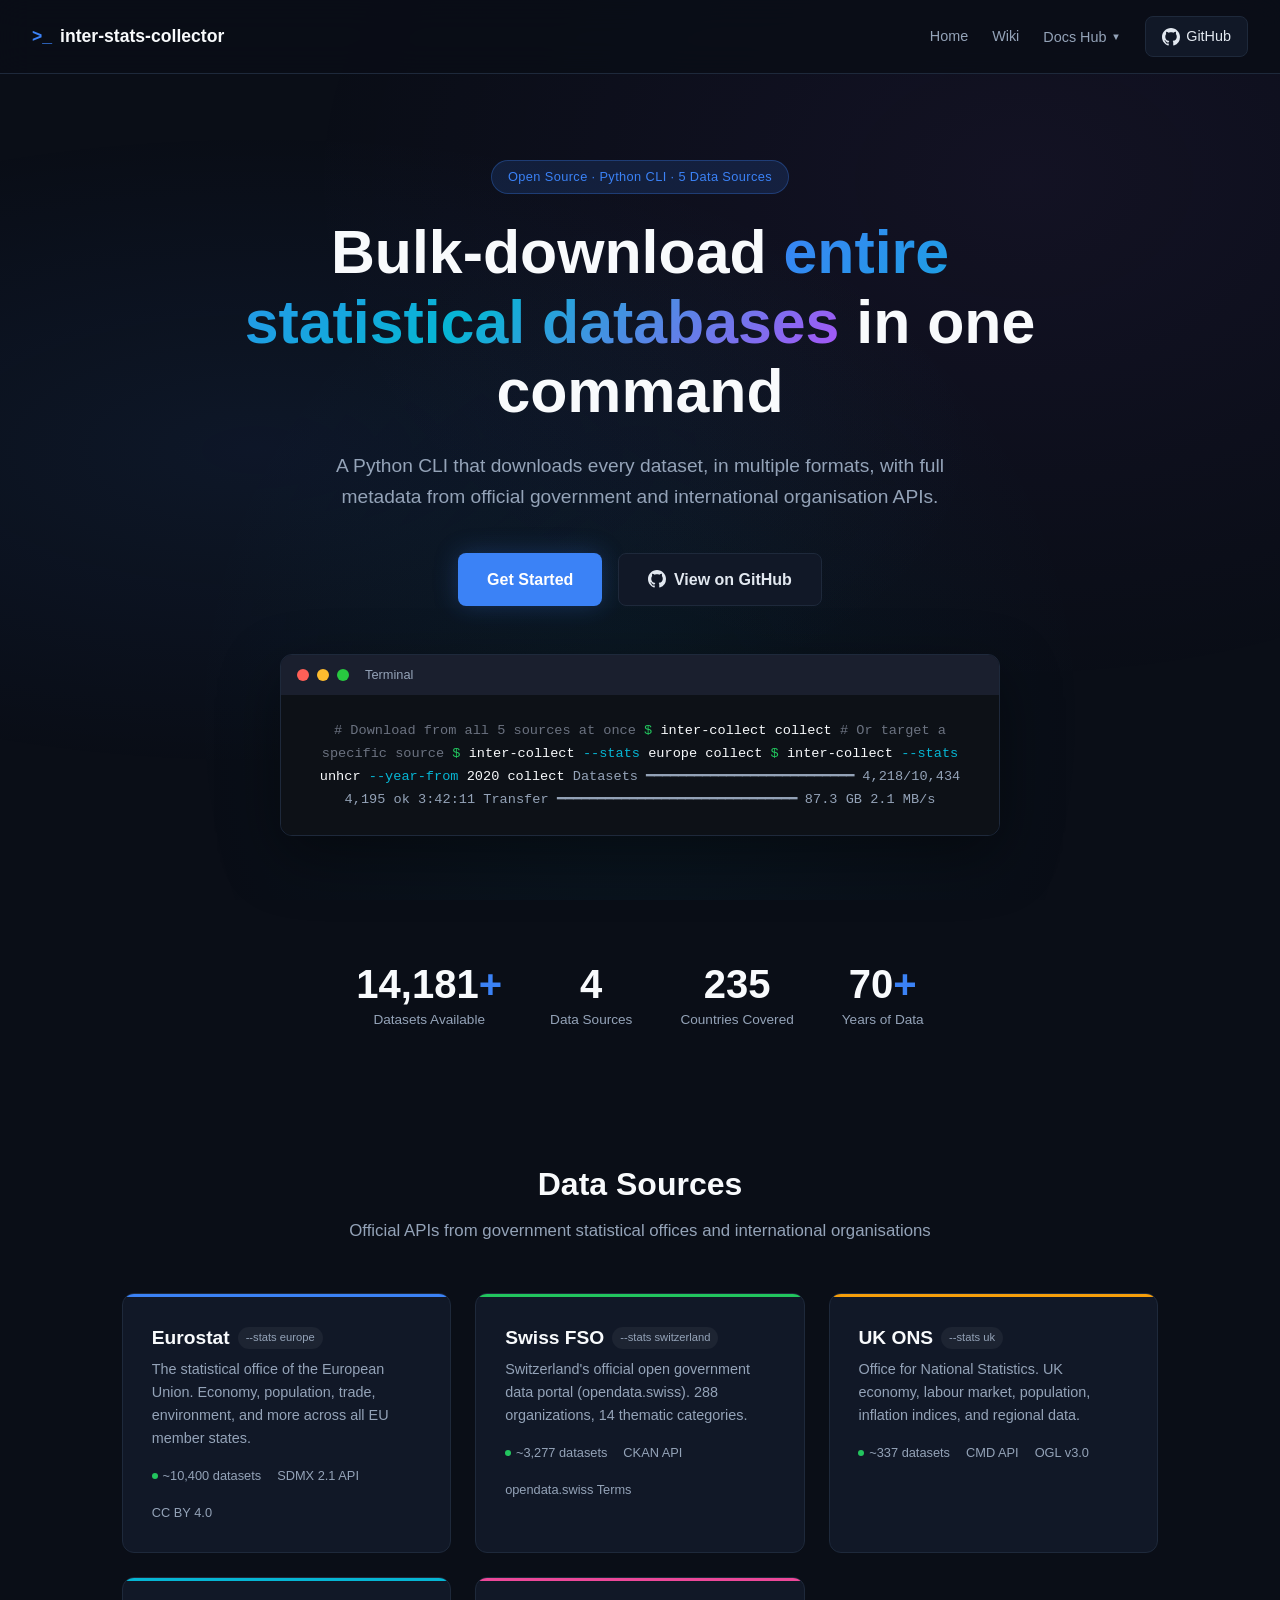
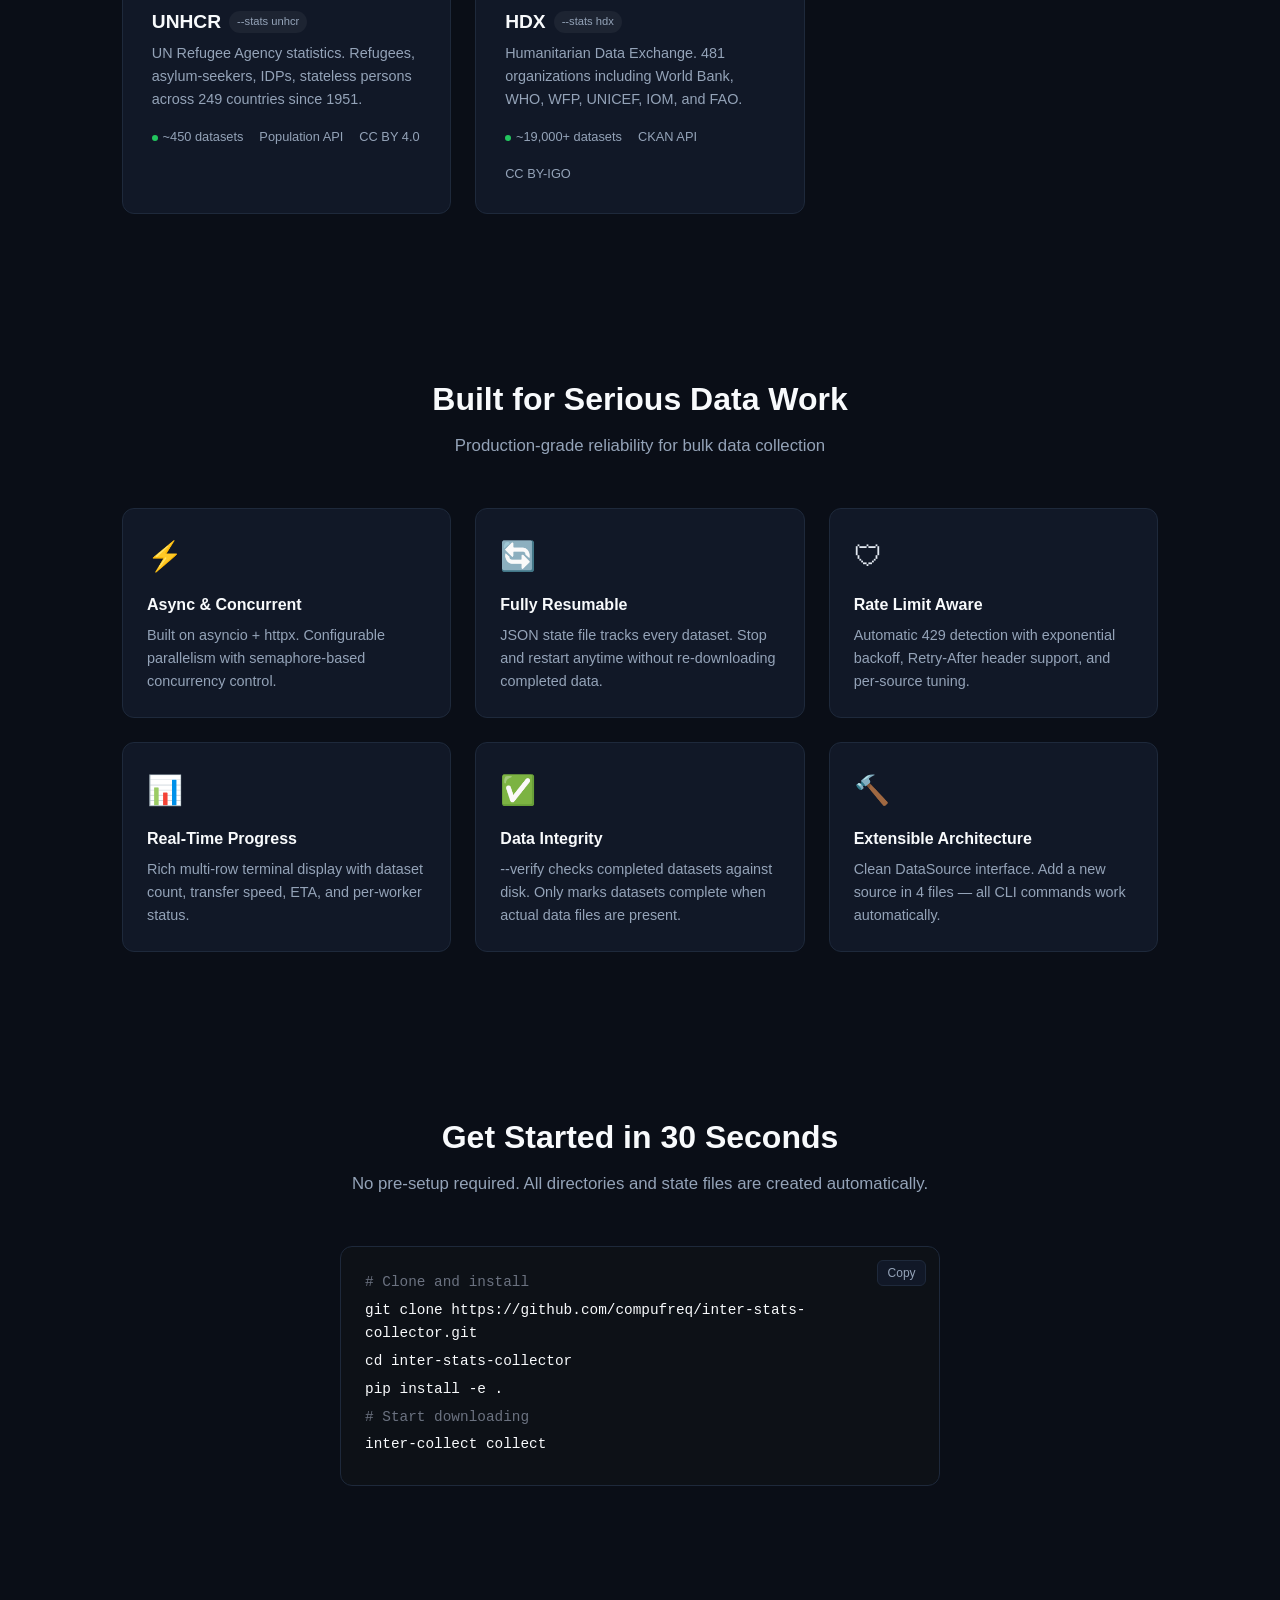
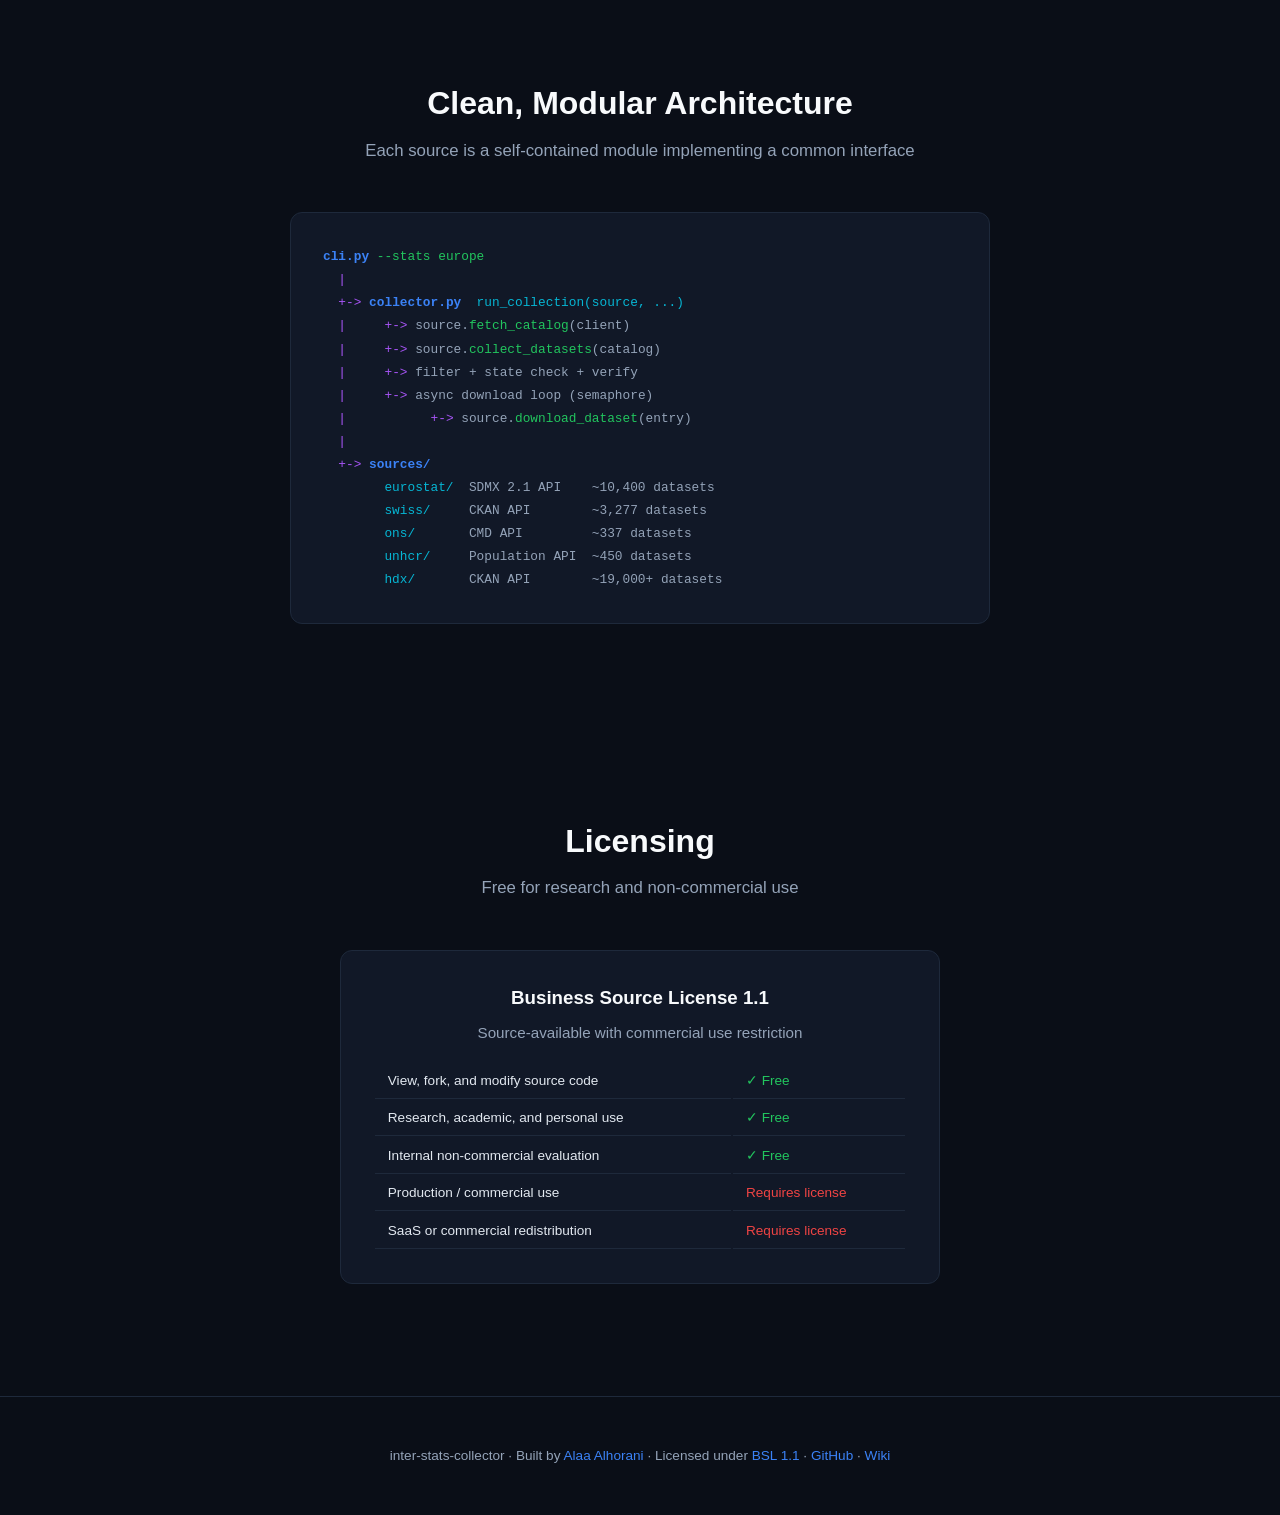
==== docs/index.html @ 1a5cfb10 "Unify footer across all pages: inter-stats-collector · Built by · BSL 1.1 · GitHub · Wiki Co-Authore" ====
<!DOCTYPE html>
<html lang="en">
<head>
  <meta charset="UTF-8">
  <meta name="viewport" content="width=device-width, initial-scale=1.0">
  <title>Inter Stats Collector — Bulk Download Statistical & Humanitarian Datasets</title>
  <meta name="description" content="Open-source Python CLI tool to bulk-download entire statistical databases from Eurostat, UK ONS, Swiss FSO, UNHCR, and HDX. 15,000+ datasets, async downloads, resumable state.">
  <meta name="keywords" content="statistics, data collector, Eurostat, ONS, Swiss FSO, UNHCR, HDX, open data, bulk download, Python CLI, SDMX, CKAN, refugee data, humanitarian data">
  <meta name="author" content="Alaa Alhorani">
  <meta name="robots" content="index, follow">
  <link rel="canonical" href="https://compufreq.github.io/inter-stats-collector/">

  <!-- Open Graph -->
  <meta property="og:type" content="website">
  <meta property="og:title" content="Inter Stats Collector — Bulk Statistical Data Downloader">
  <meta property="og:description" content="Python CLI to bulk-download 15,000+ datasets from Eurostat, UK ONS, Swiss FSO, UNHCR, and HDX. Async, resumable, with full metadata.">
  <meta property="og:url" content="https://compufreq.github.io/inter-stats-collector/">
  <meta property="og:site_name" content="Inter Stats Collector">

  <!-- Twitter Card -->
  <meta name="twitter:card" content="summary_large_image">
  <meta name="twitter:title" content="Inter Stats Collector — Bulk Statistical Data Downloader">
  <meta name="twitter:description" content="Python CLI to bulk-download 15,000+ datasets from 5 official sources. Async, resumable, with full metadata.">

  <!-- JSON-LD Structured Data -->
  <script type="application/ld+json">
  {
    "@context": "https://schema.org",
    "@type": "SoftwareApplication",
    "name": "Inter Stats Collector",
    "description": "A Python CLI tool that bulk-downloads entire statistical and humanitarian databases from official public sources.",
    "applicationCategory": "DeveloperApplication",
    "operatingSystem": "Windows, macOS, Linux",
    "programmingLanguage": "Python",
    "author": {
      "@type": "Person",
      "name": "Alaa Alhorani"
    },
    "license": "https://github.com/compufreq/inter-stats-collector/blob/main/LICENSE",
    "codeRepository": "https://github.com/compufreq/inter-stats-collector",
    "offers": {
      "@type": "Offer",
      "price": "0",
      "priceCurrency": "USD",
      "description": "Free for non-commercial use"
    }
  }
  </script>

  <style>
    :root {
      --bg: #0a0e17;
      --bg-card: #111827;
      --bg-card-hover: #1a2332;
      --border: #1e293b;
      --text: #e2e8f0;
      --text-dim: #94a3b8;
      --text-bright: #f8fafc;
      --accent: #3b82f6;
      --accent-glow: rgba(59, 130, 246, 0.15);
      --green: #22c55e;
      --amber: #f59e0b;
      --purple: #a855f7;
      --cyan: #06b6d4;
      --red: #ef4444;
      --pink: #ec4899;
      --radius: 12px;
      --radius-sm: 8px;
    }

    * { margin: 0; padding: 0; box-sizing: border-box; }

    html { scroll-behavior: smooth; }

    body {
      font-family: -apple-system, BlinkMacSystemFont, 'Segoe UI', Roboto, 'Helvetica Neue', Arial, sans-serif;
      background: var(--bg);
      color: var(--text);
      line-height: 1.6;
      overflow-x: hidden;
    }

    /* Animated gradient background */
    .bg-gradient {
      position: fixed;
      top: 0; left: 0; right: 0; bottom: 0;
      z-index: -1;
      background:
        radial-gradient(ellipse at 20% 50%, rgba(59, 130, 246, 0.08) 0%, transparent 50%),
        radial-gradient(ellipse at 80% 20%, rgba(168, 85, 247, 0.06) 0%, transparent 50%),
        radial-gradient(ellipse at 50% 80%, rgba(6, 182, 212, 0.05) 0%, transparent 50%);
    }

    /* Navigation */
    nav {
      position: fixed;
      top: 0; left: 0; right: 0;
      z-index: 100;
      padding: 1rem 2rem;
      background: rgba(10, 14, 23, 0.85);
      backdrop-filter: blur(16px);
      border-bottom: 1px solid var(--border);
      display: flex;
      align-items: center;
      justify-content: space-between;
    }
    nav .logo {
      font-weight: 700;
      font-size: 1.1rem;
      color: var(--text-bright);
      text-decoration: none;
      display: flex;
      align-items: center;
      gap: 0.5rem;
    }
    nav .logo span { color: var(--accent); }
    nav .links { display: flex; gap: 1.5rem; align-items: center; }
    nav .links a {
      color: var(--text-dim);
      text-decoration: none;
      font-size: 0.9rem;
      transition: color 0.2s;
    }
    nav .links a:hover { color: var(--text-bright); }
    .gh-btn {
      display: inline-flex;
      align-items: center;
      gap: 0.4rem;
      padding: 0.5rem 1rem;
      background: var(--bg-card);
      border: 1px solid var(--border);
      border-radius: var(--radius-sm);
      color: var(--text) !important;
      font-size: 0.85rem;
      transition: all 0.2s;
    }
    .gh-btn:hover { background: var(--bg-card-hover); border-color: var(--accent); }
    .gh-btn svg { width: 18px; height: 18px; fill: currentColor; }

    /* Dropdown */
    .dropdown { position: relative; }
    .dropdown-toggle { cursor: pointer; color: var(--text-dim); font-size: 0.9rem; text-decoration: none; background: none; border: none; font-family: inherit; display: flex; align-items: center; gap: 0.3rem; padding: 0; transition: color 0.2s; }
    .dropdown-toggle:hover { color: var(--text-bright); }
    .dropdown-toggle .caret { font-size: 0.6rem; transition: transform 0.2s; }
    .dropdown-menu { display: none; position: absolute; top: 100%; left: 50%; transform: translateX(-50%); background: var(--bg-card); border: 1px solid var(--border); border-radius: var(--radius-sm); padding: 0.6rem 0 0.4rem; min-width: 200px; box-shadow: 0 8px 32px rgba(0,0,0,0.4); z-index: 200; }
    .dropdown-menu::before { content: ''; position: absolute; top: -1rem; left: 0; right: 0; height: 1rem; }
    .dropdown:hover .dropdown-menu { display: block; }
    .dropdown:hover .dropdown-toggle .caret { transform: rotate(180deg); }
    .dropdown-menu a { display: block; padding: 0.4rem 1rem; color: var(--text-dim); text-decoration: none; font-size: 0.85rem; transition: all 0.15s; white-space: nowrap; }
    .dropdown-menu a:hover { color: var(--text-bright); background: rgba(255,255,255,0.03); }
    .dropdown-menu .dd-sep { height: 1px; background: var(--border); margin: 0.3rem 0.8rem; }

    /* Hero */
    .hero {
      text-align: center;
      padding: 10rem 2rem 5rem;
      max-width: 900px;
      margin: 0 auto;
    }
    .hero .badge {
      display: inline-block;
      padding: 0.35rem 1rem;
      background: var(--accent-glow);
      border: 1px solid rgba(59, 130, 246, 0.3);
      border-radius: 100px;
      font-size: 0.8rem;
      color: var(--accent);
      margin-bottom: 1.5rem;
      letter-spacing: 0.03em;
    }
    .hero h1 {
      font-size: clamp(2.2rem, 5vw, 3.8rem);
      font-weight: 800;
      line-height: 1.15;
      color: var(--text-bright);
      margin-bottom: 1.5rem;
    }
    .hero h1 .gradient {
      background: linear-gradient(135deg, var(--accent), var(--cyan), var(--purple));
      -webkit-background-clip: text;
      -webkit-text-fill-color: transparent;
      background-clip: text;
    }
    .hero p {
      font-size: 1.2rem;
      color: var(--text-dim);
      max-width: 640px;
      margin: 0 auto 2.5rem;
    }
    .hero-actions {
      display: flex;
      gap: 1rem;
      justify-content: center;
      flex-wrap: wrap;
    }
    .btn {
      display: inline-flex;
      align-items: center;
      gap: 0.5rem;
      padding: 0.8rem 1.8rem;
      border-radius: var(--radius-sm);
      font-size: 1rem;
      font-weight: 600;
      text-decoration: none;
      transition: all 0.25s;
    }
    .btn-primary {
      background: var(--accent);
      color: #fff;
      box-shadow: 0 0 24px rgba(59, 130, 246, 0.25);
    }
    .btn-primary:hover { background: #2563eb; transform: translateY(-1px); box-shadow: 0 0 32px rgba(59, 130, 246, 0.35); }
    .btn-secondary {
      background: var(--bg-card);
      color: var(--text);
      border: 1px solid var(--border);
    }
    .btn-secondary:hover { border-color: var(--accent); background: var(--bg-card-hover); }

    /* Terminal demo */
    .terminal-wrap {
      max-width: 720px;
      margin: 3rem auto 0;
      border-radius: var(--radius);
      overflow: hidden;
      border: 1px solid var(--border);
      box-shadow: 0 20px 60px rgba(0,0,0,0.4);
    }
    .terminal-bar {
      background: #1a1f2e;
      padding: 0.6rem 1rem;
      display: flex;
      align-items: center;
      gap: 0.5rem;
    }
    .terminal-dot { width: 12px; height: 12px; border-radius: 50%; }
    .terminal-dot.r { background: #ff5f57; }
    .terminal-dot.y { background: #febc2e; }
    .terminal-dot.g { background: #28c840; }
    .terminal-title { margin-left: 0.5rem; font-size: 0.8rem; color: var(--text-dim); }
    .terminal-body {
      background: #0d1117;
      padding: 1.5rem;
      font-family: 'SF Mono', 'Fira Code', 'JetBrains Mono', monospace;
      font-size: 0.85rem;
      line-height: 1.7;
      overflow-x: auto;
    }
    .terminal-body .prompt { color: var(--green); }
    .terminal-body .cmd { color: var(--text-bright); }
    .terminal-body .flag { color: var(--cyan); }
    .terminal-body .comment { color: #6b7280; }
    .terminal-body .output { color: var(--text-dim); }

    /* Stats counter */
    .stats-bar {
      display: flex;
      justify-content: center;
      gap: 3rem;
      padding: 3rem 2rem;
      flex-wrap: wrap;
    }
    .stat {
      text-align: center;
    }
    .stat .number {
      font-size: 2.5rem;
      font-weight: 800;
      color: var(--text-bright);
      line-height: 1;
    }
    .stat .number .plus { color: var(--accent); }
    .stat .label {
      font-size: 0.85rem;
      color: var(--text-dim);
      margin-top: 0.3rem;
    }

    /* Section */
    section { padding: 5rem 2rem; max-width: 1100px; margin: 0 auto; }
    .section-header {
      text-align: center;
      margin-bottom: 3rem;
    }
    .section-header h2 {
      font-size: 2rem;
      font-weight: 700;
      color: var(--text-bright);
      margin-bottom: 0.5rem;
    }
    .section-header p {
      color: var(--text-dim);
      font-size: 1.05rem;
    }

    /* Source cards */
    .source-grid {
      display: grid;
      grid-template-columns: repeat(auto-fit, minmax(320px, 1fr));
      gap: 1.5rem;
    }
    .source-card {
      background: var(--bg-card);
      border: 1px solid var(--border);
      border-radius: var(--radius);
      padding: 1.8rem;
      transition: all 0.3s;
      position: relative;
      overflow: hidden;
    }
    .source-card::before {
      content: '';
      position: absolute;
      top: 0; left: 0; right: 0;
      height: 3px;
      background: var(--card-accent, var(--accent));
    }
    .source-card:hover {
      border-color: var(--card-accent, var(--accent));
      transform: translateY(-4px);
      box-shadow: 0 12px 40px rgba(0,0,0,0.3);
    }
    .source-card h3 {
      font-size: 1.2rem;
      color: var(--text-bright);
      margin-bottom: 0.3rem;
      display: flex;
      align-items: center;
      gap: 0.5rem;
    }
    .source-card .source-tag {
      font-size: 0.7rem;
      padding: 0.15rem 0.5rem;
      background: rgba(255,255,255,0.05);
      border-radius: 100px;
      color: var(--text-dim);
      font-weight: 500;
    }
    .source-card .desc {
      color: var(--text-dim);
      font-size: 0.9rem;
      margin-bottom: 1rem;
    }
    .source-card .meta {
      display: flex;
      gap: 1rem;
      flex-wrap: wrap;
    }
    .source-card .meta-item {
      font-size: 0.8rem;
      color: var(--text-dim);
      display: flex;
      align-items: center;
      gap: 0.3rem;
    }
    .meta-item .dot {
      width: 6px; height: 6px;
      border-radius: 50%;
      background: var(--green);
    }

    /* Features */
    .feature-grid {
      display: grid;
      grid-template-columns: repeat(auto-fit, minmax(280px, 1fr));
      gap: 1.5rem;
    }
    .feature {
      background: var(--bg-card);
      border: 1px solid var(--border);
      border-radius: var(--radius);
      padding: 1.5rem;
      transition: border-color 0.3s;
    }
    .feature:hover { border-color: rgba(59, 130, 246, 0.3); }
    .feature .icon {
      font-size: 1.8rem;
      margin-bottom: 0.8rem;
    }
    .feature h3 {
      font-size: 1rem;
      color: var(--text-bright);
      margin-bottom: 0.4rem;
    }
    .feature p {
      font-size: 0.9rem;
      color: var(--text-dim);
    }

    /* Install section */
    .install-block {
      max-width: 600px;
      margin: 2rem auto;
      background: #0d1117;
      border: 1px solid var(--border);
      border-radius: var(--radius);
      padding: 1.5rem;
      font-family: 'SF Mono', 'Fira Code', monospace;
      font-size: 0.9rem;
      position: relative;
    }
    .install-block .line { margin-bottom: 0.3rem; }
    .install-block .comment { color: #6b7280; }
    .install-block .cmd { color: var(--text-bright); }
    .copy-btn {
      position: absolute;
      top: 0.8rem; right: 0.8rem;
      background: var(--bg-card);
      border: 1px solid var(--border);
      border-radius: 6px;
      color: var(--text-dim);
      padding: 0.3rem 0.6rem;
      font-size: 0.75rem;
      cursor: pointer;
      transition: all 0.2s;
    }
    .copy-btn:hover { color: var(--text-bright); border-color: var(--accent); }
    .copy-btn.copied { color: var(--green); border-color: var(--green); }

    /* Architecture diagram */
    .arch-visual {
      max-width: 700px;
      margin: 2rem auto;
      background: var(--bg-card);
      border: 1px solid var(--border);
      border-radius: var(--radius);
      padding: 2rem;
      font-family: 'SF Mono', monospace;
      font-size: 0.8rem;
      line-height: 1.8;
      color: var(--text-dim);
      overflow-x: auto;
      white-space: pre;
    }
    .arch-visual .highlight { color: var(--accent); font-weight: 600; }
    .arch-visual .green { color: var(--green); }
    .arch-visual .purple { color: var(--purple); }
    .arch-visual .cyan { color: var(--cyan); }

    /* License section */
    .license-card {
      max-width: 600px;
      margin: 2rem auto;
      background: var(--bg-card);
      border: 1px solid var(--border);
      border-radius: var(--radius);
      padding: 2rem;
      text-align: center;
    }
    .license-card h3 { color: var(--text-bright); margin-bottom: 0.5rem; }
    .license-card p { color: var(--text-dim); font-size: 0.95rem; margin-bottom: 1rem; }
    .license-table {
      width: 100%;
      text-align: left;
      font-size: 0.85rem;
    }
    .license-table td {
      padding: 0.4rem 0.8rem;
      border-bottom: 1px solid var(--border);
    }
    .license-table .check { color: var(--green); }
    .license-table .cross { color: var(--red); }

    /* Footer */
    footer {
      text-align: center;
      padding: 3rem 2rem;
      border-top: 1px solid var(--border);
      color: var(--text-dim);
      font-size: 0.85rem;
    }
    footer a { color: var(--accent); text-decoration: none; }
    footer a:hover { text-decoration: underline; }

    /* Scroll animations */
    .fade-in {
      opacity: 0;
      transform: translateY(20px);
      transition: opacity 0.6s ease, transform 0.6s ease;
    }
    .fade-in.visible {
      opacity: 1;
      transform: translateY(0);
    }

    /* Burger menu */
    .burger { display: none; background: none; border: none; cursor: pointer; padding: 0.4rem; z-index: 101; }
    .burger svg { width: 24px; height: 24px; stroke: var(--text); stroke-width: 2; fill: none; }
    .burger .close-icon { display: none; }
    .burger.open .burger-icon { display: none; }
    .burger.open .close-icon { display: block; }

    /* Responsive */
    @media (max-width: 768px) {
      nav { backdrop-filter: none; background: var(--bg); }
      .burger { display: block; position: relative; z-index: 301; }
      nav .links {
        display: none;
        position: fixed;
        top: 0; left: 0;
        width: 100vw;
        height: 100vh;
        background: var(--bg);
        flex-direction: column;
        align-items: center;
        justify-content: center;
        gap: 2rem;
        z-index: 300;
      }
      nav .links.open { display: flex; }
      nav .links a { font-size: 1.3rem; color: var(--text); }
      nav .links a:hover { color: var(--text-bright); }
      nav .links .gh-btn { font-size: 1.1rem; padding: 0.8rem 1.8rem; }
      .dropdown-toggle { display: none; }
      .dropdown-menu { position: static; transform: none; display: block; background: none; border: none; box-shadow: none; padding: 0; min-width: 0; }
      .dropdown-menu a { padding: 0.2rem 0; font-size: 1.1rem; text-align: center; }
      .dropdown-menu .dd-sep { display: none; }
      .hero { padding: 7rem 1.5rem 3rem; }
      .stats-bar { gap: 1.5rem; }
      .stat .number { font-size: 2rem; }
      section { padding: 3rem 1.5rem; }
    }
  </style>
</head>
<body>

<div class="bg-gradient"></div>

<!-- Navigation -->
<nav>
  <a href="./" class="logo"><span>&gt;_</span> inter-stats-collector</a>
  <button class="burger" id="burger" aria-label="Menu">
    <svg class="burger-icon" viewBox="0 0 24 24"><line x1="3" y1="6" x2="21" y2="6"/><line x1="3" y1="12" x2="21" y2="12"/><line x1="3" y1="18" x2="21" y2="18"/></svg>
    <svg class="close-icon" viewBox="0 0 24 24"><line x1="6" y1="6" x2="18" y2="18"/><line x1="6" y1="18" x2="18" y2="6"/></svg>
  </button>
  <div class="links" id="nav-links">
    <a href="#" onclick="closeMobileMenu()">Home</a>
    <a href="https://github.com/compufreq/inter-stats-collector/wiki" target="_blank">Wiki</a>
    <div class="dropdown">
      <button class="dropdown-toggle">Docs Hub <span class="caret">&#9660;</span></button>
      <div class="dropdown-menu">
        <a href="docs-cli.html">CLI Reference</a>
        <div class="dd-sep"></div>
        <a href="docs-eurostat.html">Eurostat</a>
        <a href="docs-ons.html">UK ONS</a>
        <a href="docs-swiss.html">Swiss FSO</a>
        <a href="docs-unhcr.html">UNHCR</a>
        <a href="docs-hdx.html">HDX</a>
        <div class="dd-sep"></div>
        <a href="swiss-orgs.html">Swiss Organizations</a>
        <a href="hdx-orgs.html">HDX Organizations</a>
      </div>
    </div>
    <a href="https://github.com/compufreq/inter-stats-collector" class="gh-btn"><svg viewBox="0 0 16 16"><path d="M8 0C3.58 0 0 3.58 0 8c0 3.54 2.29 6.53 5.47 7.59.4.07.55-.17.55-.38 0-.19-.01-.82-.01-1.49-2.01.37-2.53-.49-2.69-.94-.09-.23-.48-.94-.82-1.13-.28-.15-.68-.52-.01-.53.63-.01 1.08.58 1.23.82.72 1.21 1.87.87 2.33.66.07-.52.28-.87.51-1.07-1.78-.2-3.64-.89-3.64-3.95 0-.87.31-1.59.82-2.15-.08-.2-.36-1.02.08-2.12 0 0 .67-.21 2.2.82.64-.18 1.32-.27 2-.27.68 0 1.36.09 2 .27 1.53-1.04 2.2-.82 2.2-.82.44 1.1.16 1.92.08 2.12.51.56.82 1.27.82 2.15 0 3.07-1.87 3.75-3.65 3.95.29.25.54.73.54 1.48 0 1.07-.01 1.93-.01 2.2 0 .21.15.46.55.38A8.013 8.013 0 0016 8c0-4.42-3.58-8-8-8z"/></svg>GitHub</a>
  </div>
</nav>


<!-- Hero -->
<header class="hero">
  <div class="badge">Open Source &middot; Python CLI &middot; 5 Data Sources</div>
  <h1>Bulk-download <span class="gradient">entire statistical databases</span> in one command</h1>
  <p>A Python CLI that downloads every dataset, in multiple formats, with full metadata from official government and international organisation APIs.</p>
  <div class="hero-actions">
    <a href="#install" class="btn btn-primary">Get Started</a>
    <a href="https://github.com/compufreq/inter-stats-collector" target="_blank" class="btn btn-secondary">
      <svg width="18" height="18" viewBox="0 0 16 16" fill="currentColor"><path d="M8 0C3.58 0 0 3.58 0 8c0 3.54 2.29 6.53 5.47 7.59.4.07.55-.17.55-.38 0-.19-.01-.82-.01-1.49-2.01.37-2.53-.49-2.69-.94-.09-.23-.48-.94-.82-1.13-.28-.15-.68-.52-.01-.53.63-.01 1.08.58 1.23.82.72 1.21 1.87.87 2.33.66.07-.52.28-.87.51-1.07-1.78-.2-3.64-.89-3.64-3.95 0-.87.31-1.59.82-2.15-.08-.2-.36-1.02.08-2.12 0 0 .67-.21 2.2.82.64-.18 1.32-.27 2-.27.68 0 1.36.09 2 .27 1.53-1.04 2.2-.82 2.2-.82.44 1.1.16 1.92.08 2.12.51.56.82 1.27.82 2.15 0 3.07-1.87 3.75-3.65 3.95.29.25.54.73.54 1.48 0 1.07-.01 1.93-.01 2.2 0 .21.15.46.55.38A8.013 8.013 0 0016 8c0-4.42-3.58-8-8-8z"/></svg>
      View on GitHub
    </a>
  </div>

  <!-- Terminal demo -->
  <div class="terminal-wrap fade-in">
    <div class="terminal-bar">
      <div class="terminal-dot r"></div>
      <div class="terminal-dot y"></div>
      <div class="terminal-dot g"></div>
      <span class="terminal-title">Terminal</span>
    </div>
    <div class="terminal-body">
<span class="comment"># Download from all 5 sources at once</span>
<span class="prompt">$</span> <span class="cmd">inter-collect</span> <span class="cmd">collect</span>

<span class="comment"># Or target a specific source</span>
<span class="prompt">$</span> <span class="cmd">inter-collect</span> <span class="flag">--stats</span> <span class="cmd">europe collect</span>
<span class="prompt">$</span> <span class="cmd">inter-collect</span> <span class="flag">--stats</span> <span class="cmd">unhcr</span> <span class="flag">--year-from</span> <span class="cmd">2020 collect</span>

<span class="output">Datasets ━━━━━━━━━━━━━━━━━━━━━━━━━━ 4,218/10,434  4,195 ok  3:42:11</span>
<span class="output">Transfer ━━━━━━━━━━━━━━━━━━━━━━━━━━━━━━ 87.3 GB  2.1 MB/s</span>
    </div>
  </div>
</header>

<!-- Stats counter -->
<div class="stats-bar fade-in">
  <div class="stat">
    <div class="number" data-target="15000">0<span class="plus">+</span></div>
    <div class="label">Datasets Available</div>
  </div>
  <div class="stat">
    <div class="number" data-target="5">0</div>
    <div class="label">Data Sources</div>
  </div>
  <div class="stat">
    <div class="number" data-target="249">0</div>
    <div class="label">Countries Covered</div>
  </div>
  <div class="stat">
    <div class="number" data-target="75">0<span class="plus">+</span></div>
    <div class="label">Years of Data</div>
  </div>
</div>

<!-- Sources -->
<section id="sources">
  <div class="section-header fade-in">
    <h2>Data Sources</h2>
    <p>Official APIs from government statistical offices and international organisations</p>
  </div>
  <div class="source-grid">
    <div class="source-card fade-in" style="--card-accent: #3b82f6;">
      <h3>Eurostat <span class="source-tag">--stats europe</span></h3>
      <p class="desc">The statistical office of the European Union. Economy, population, trade, environment, and more across all EU member states.</p>
      <div class="meta">
        <span class="meta-item"><span class="dot"></span> ~10,400 datasets</span>
        <span class="meta-item">SDMX 2.1 API</span>
        <span class="meta-item">CC BY 4.0</span>
      </div>
    </div>
    <div class="source-card fade-in" style="--card-accent: #22c55e;">
      <h3>Swiss FSO <span class="source-tag">--stats switzerland</span></h3>
      <p class="desc">Switzerland's official open government data portal (opendata.swiss). 288 organizations, 14 thematic categories.</p>
      <div class="meta">
        <span class="meta-item"><span class="dot"></span> ~3,277 datasets</span>
        <span class="meta-item">CKAN API</span>
        <span class="meta-item">opendata.swiss Terms</span>
      </div>
    </div>
    <div class="source-card fade-in" style="--card-accent: #f59e0b;">
      <h3>UK ONS <span class="source-tag">--stats uk</span></h3>
      <p class="desc">Office for National Statistics. UK economy, labour market, population, inflation indices, and regional data.</p>
      <div class="meta">
        <span class="meta-item"><span class="dot"></span> ~337 datasets</span>
        <span class="meta-item">CMD API</span>
        <span class="meta-item">OGL v3.0</span>
      </div>
    </div>
    <div class="source-card fade-in" style="--card-accent: #06b6d4;">
      <h3>UNHCR <span class="source-tag">--stats unhcr</span></h3>
      <p class="desc">UN Refugee Agency statistics. Refugees, asylum-seekers, IDPs, stateless persons across 249 countries since 1951.</p>
      <div class="meta">
        <span class="meta-item"><span class="dot"></span> ~450 datasets</span>
        <span class="meta-item">Population API</span>
        <span class="meta-item">CC BY 4.0</span>
      </div>
    </div>
    <div class="source-card fade-in" style="--card-accent: #ec4899;">
      <h3>HDX <span class="source-tag">--stats hdx</span></h3>
      <p class="desc">Humanitarian Data Exchange. 481 organizations including World Bank, WHO, WFP, UNICEF, IOM, and FAO.</p>
      <div class="meta">
        <span class="meta-item"><span class="dot"></span> ~19,000+ datasets</span>
        <span class="meta-item">CKAN API</span>
        <span class="meta-item">CC BY-IGO</span>
      </div>
    </div>
  </div>
</section>

<!-- Features -->
<section id="features">
  <div class="section-header fade-in">
    <h2>Built for Serious Data Work</h2>
    <p>Production-grade reliability for bulk data collection</p>
  </div>
  <div class="feature-grid">
    <div class="feature fade-in">
      <div class="icon">&#9889;</div>
      <h3>Async & Concurrent</h3>
      <p>Built on asyncio + httpx. Configurable parallelism with semaphore-based concurrency control.</p>
    </div>
    <div class="feature fade-in">
      <div class="icon">&#128260;</div>
      <h3>Fully Resumable</h3>
      <p>JSON state file tracks every dataset. Stop and restart anytime without re-downloading completed data.</p>
    </div>
    <div class="feature fade-in">
      <div class="icon">&#128737;</div>
      <h3>Rate Limit Aware</h3>
      <p>Automatic 429 detection with exponential backoff, Retry-After header support, and per-source tuning.</p>
    </div>
    <div class="feature fade-in">
      <div class="icon">&#128202;</div>
      <h3>Real-Time Progress</h3>
      <p>Rich multi-row terminal display with dataset count, transfer speed, ETA, and per-worker status.</p>
    </div>
    <div class="feature fade-in">
      <div class="icon">&#9989;</div>
      <h3>Data Integrity</h3>
      <p>--verify checks completed datasets against disk. Only marks datasets complete when actual data files are present.</p>
    </div>
    <div class="feature fade-in">
      <div class="icon">&#128296;</div>
      <h3>Extensible Architecture</h3>
      <p>Clean DataSource interface. Add a new source in 4 files — all CLI commands work automatically.</p>
    </div>
  </div>
</section>

<!-- Install -->
<section id="install">
  <div class="section-header fade-in">
    <h2>Get Started in 30 Seconds</h2>
    <p>No pre-setup required. All directories and state files are created automatically.</p>
  </div>
  <div class="install-block fade-in">
    <button class="copy-btn" onclick="copyInstall(this)">Copy</button>
    <div class="line"><span class="comment"># Clone and install</span></div>
    <div class="line"><span class="cmd">git clone https://github.com/compufreq/inter-stats-collector.git</span></div>
    <div class="line"><span class="cmd">cd inter-stats-collector</span></div>
    <div class="line"><span class="cmd">pip install -e .</span></div>
    <div class="line"></div>
    <div class="line"><span class="comment"># Start downloading</span></div>
    <div class="line"><span class="cmd">inter-collect collect</span></div>
  </div>
</section>

<!-- Architecture -->
<section id="architecture">
  <div class="section-header fade-in">
    <h2>Clean, Modular Architecture</h2>
    <p>Each source is a self-contained module implementing a common interface</p>
  </div>
  <div class="arch-visual fade-in"><span class="highlight">cli.py</span> <span class="green">--stats europe</span>
  <span class="purple">|</span>
  <span class="purple">+-></span> <span class="highlight">collector.py</span>  <span class="cyan">run_collection(source, ...)</span>
  <span class="purple">|</span>     <span class="purple">+-></span> source.<span class="green">fetch_catalog</span>(client)
  <span class="purple">|</span>     <span class="purple">+-></span> source.<span class="green">collect_datasets</span>(catalog)
  <span class="purple">|</span>     <span class="purple">+-></span> filter + state check + verify
  <span class="purple">|</span>     <span class="purple">+-></span> async download loop (semaphore)
  <span class="purple">|</span>           <span class="purple">+-></span> source.<span class="green">download_dataset</span>(entry)
  <span class="purple">|</span>
  <span class="purple">+-></span> <span class="highlight">sources/</span>
        <span class="cyan">eurostat/</span>  SDMX 2.1 API    ~10,400 datasets
        <span class="cyan">swiss/</span>     CKAN API        ~3,277 datasets
        <span class="cyan">ons/</span>       CMD API         ~337 datasets
        <span class="cyan">unhcr/</span>     Population API  ~450 datasets
        <span class="cyan">hdx/</span>       CKAN API        ~19,000+ datasets</div>
</section>

<!-- License -->
<section id="license">
  <div class="section-header fade-in">
    <h2>Licensing</h2>
    <p>Free for research and non-commercial use</p>
  </div>
  <div class="license-card fade-in">
    <h3>Business Source License 1.1</h3>
    <p>Source-available with commercial use restriction</p>
    <table class="license-table">
      <tr><td>View, fork, and modify source code</td><td class="check">&#10003; Free</td></tr>
      <tr><td>Research, academic, and personal use</td><td class="check">&#10003; Free</td></tr>
      <tr><td>Internal non-commercial evaluation</td><td class="check">&#10003; Free</td></tr>
      <tr><td>Production / commercial use</td><td class="cross">Requires license</td></tr>
      <tr><td>SaaS or commercial redistribution</td><td class="cross">Requires license</td></tr>
    </table>
  </div>
</section>

<!-- Footer -->
<footer>
  <p>inter-stats-collector &middot; Built by <a href="https://github.com/compufreq">Alaa Alhorani</a> &middot; Licensed under <a href="https://github.com/compufreq/inter-stats-collector/blob/main/LICENSE">BSL 1.1</a> &middot; <a href="https://github.com/compufreq/inter-stats-collector">GitHub</a> &middot; <a href="https://github.com/compufreq/inter-stats-collector/wiki">Wiki</a></p>
</footer>

<script>
// Mobile menu
document.getElementById('burger').addEventListener('click', function() {
  this.classList.toggle('open');
  document.getElementById('nav-links').classList.toggle('open');
});
function closeMobileMenu() {
  document.getElementById('burger').classList.remove('open');
  document.getElementById('nav-links').classList.remove('open');
}

// Scroll animations
const observer = new IntersectionObserver((entries) => {
  entries.forEach(e => {
    if (e.isIntersecting) {
      e.target.classList.add('visible');
    }
  });
}, { threshold: 0.1 });
document.querySelectorAll('.fade-in').forEach(el => observer.observe(el));

// Counter animation
function animateCounters() {
  document.querySelectorAll('.stat .number').forEach(el => {
    const target = parseInt(el.dataset.target);
    const plus = el.querySelector('.plus');
    const duration = 2000;
    const start = performance.now();
    function update(now) {
      const elapsed = now - start;
      const progress = Math.min(elapsed / duration, 1);
      const eased = 1 - Math.pow(1 - progress, 3);
      const current = Math.floor(eased * target);
      el.textContent = current.toLocaleString();
      if (plus) el.appendChild(plus);
      if (progress < 1) requestAnimationFrame(update);
    }
    requestAnimationFrame(update);
  });
}
const statsObserver = new IntersectionObserver((entries) => {
  if (entries[0].isIntersecting) {
    animateCounters();
    statsObserver.disconnect();
  }
}, { threshold: 0.3 });
statsObserver.observe(document.querySelector('.stats-bar'));

// Copy button
function copyInstall(btn) {
  const text = 'git clone https://github.com/compufreq/inter-stats-collector.git\ncd inter-stats-collector\npip install -e .\ninter-collect collect';
  navigator.clipboard.writeText(text).then(() => {
    btn.textContent = 'Copied!';
    btn.classList.add('copied');
    setTimeout(() => { btn.textContent = 'Copy'; btn.classList.remove('copied'); }, 2000);
  });
}
</script>

</body>
</html>
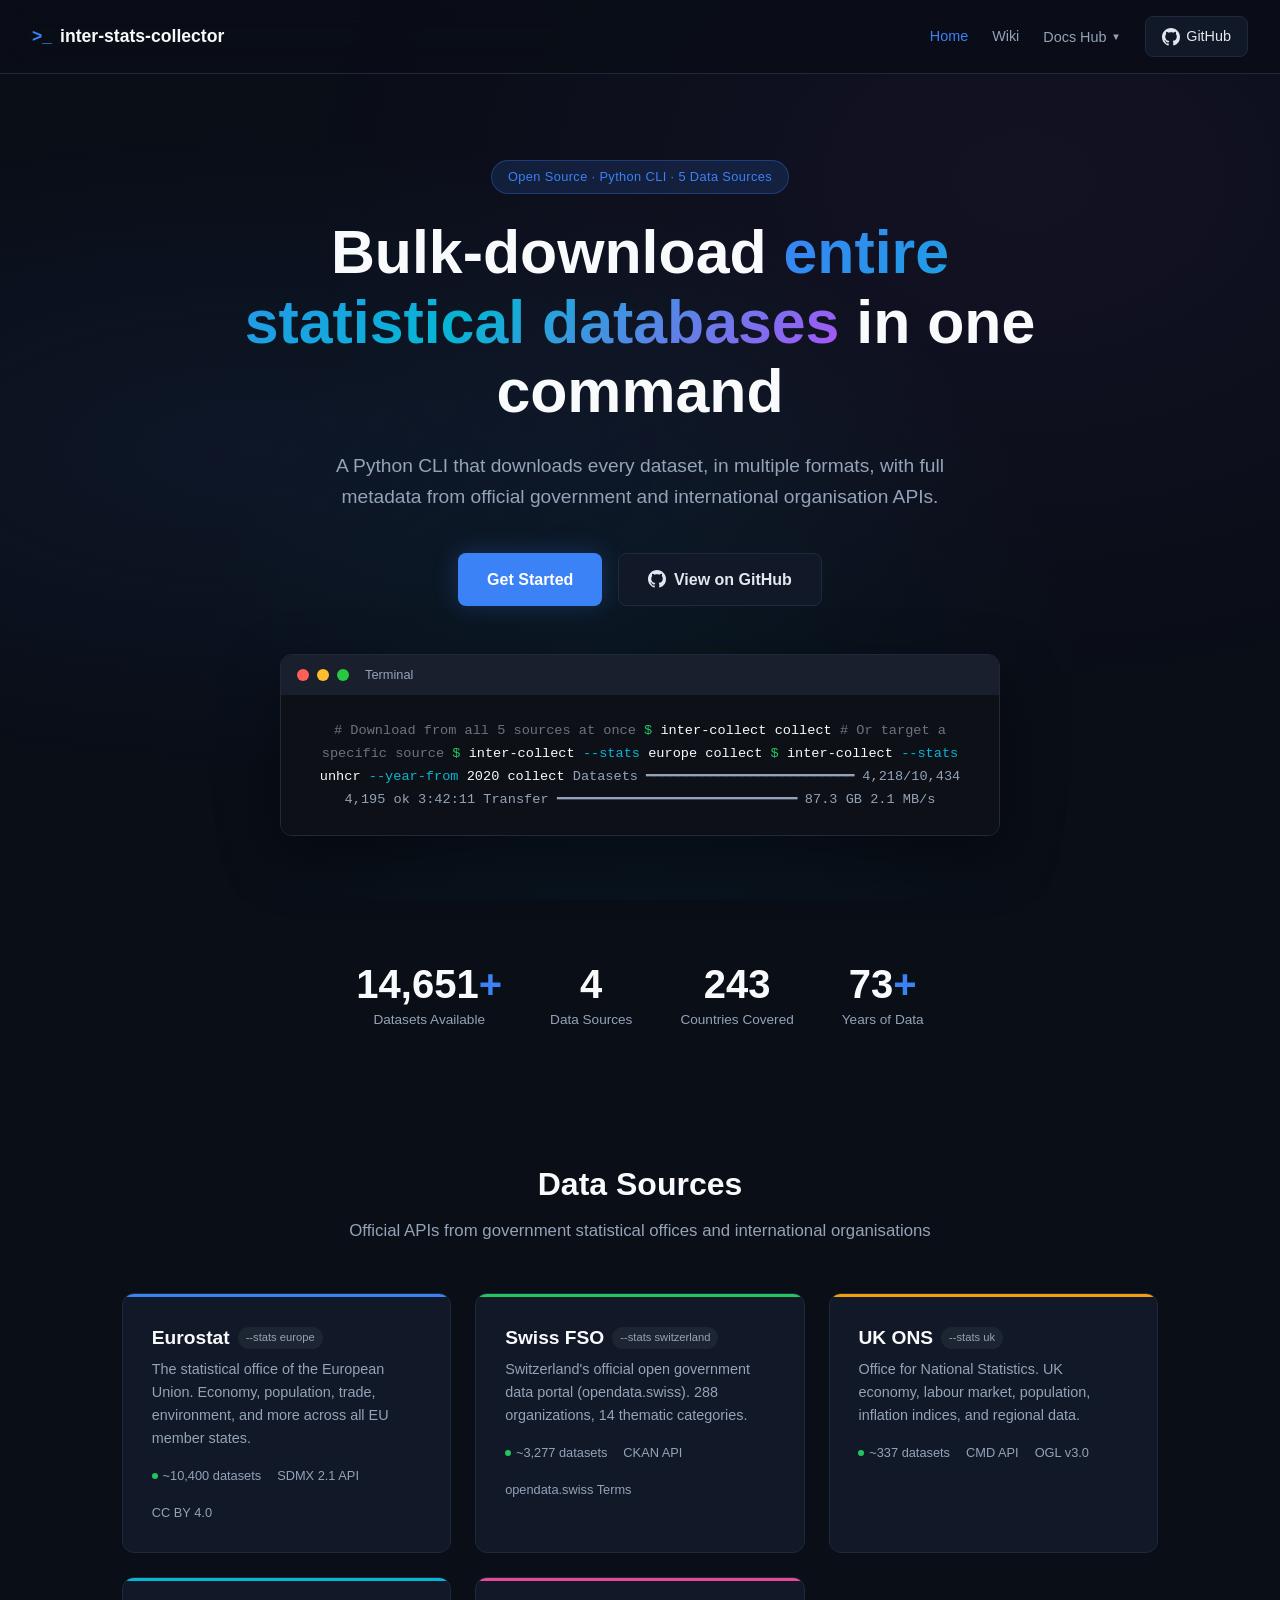
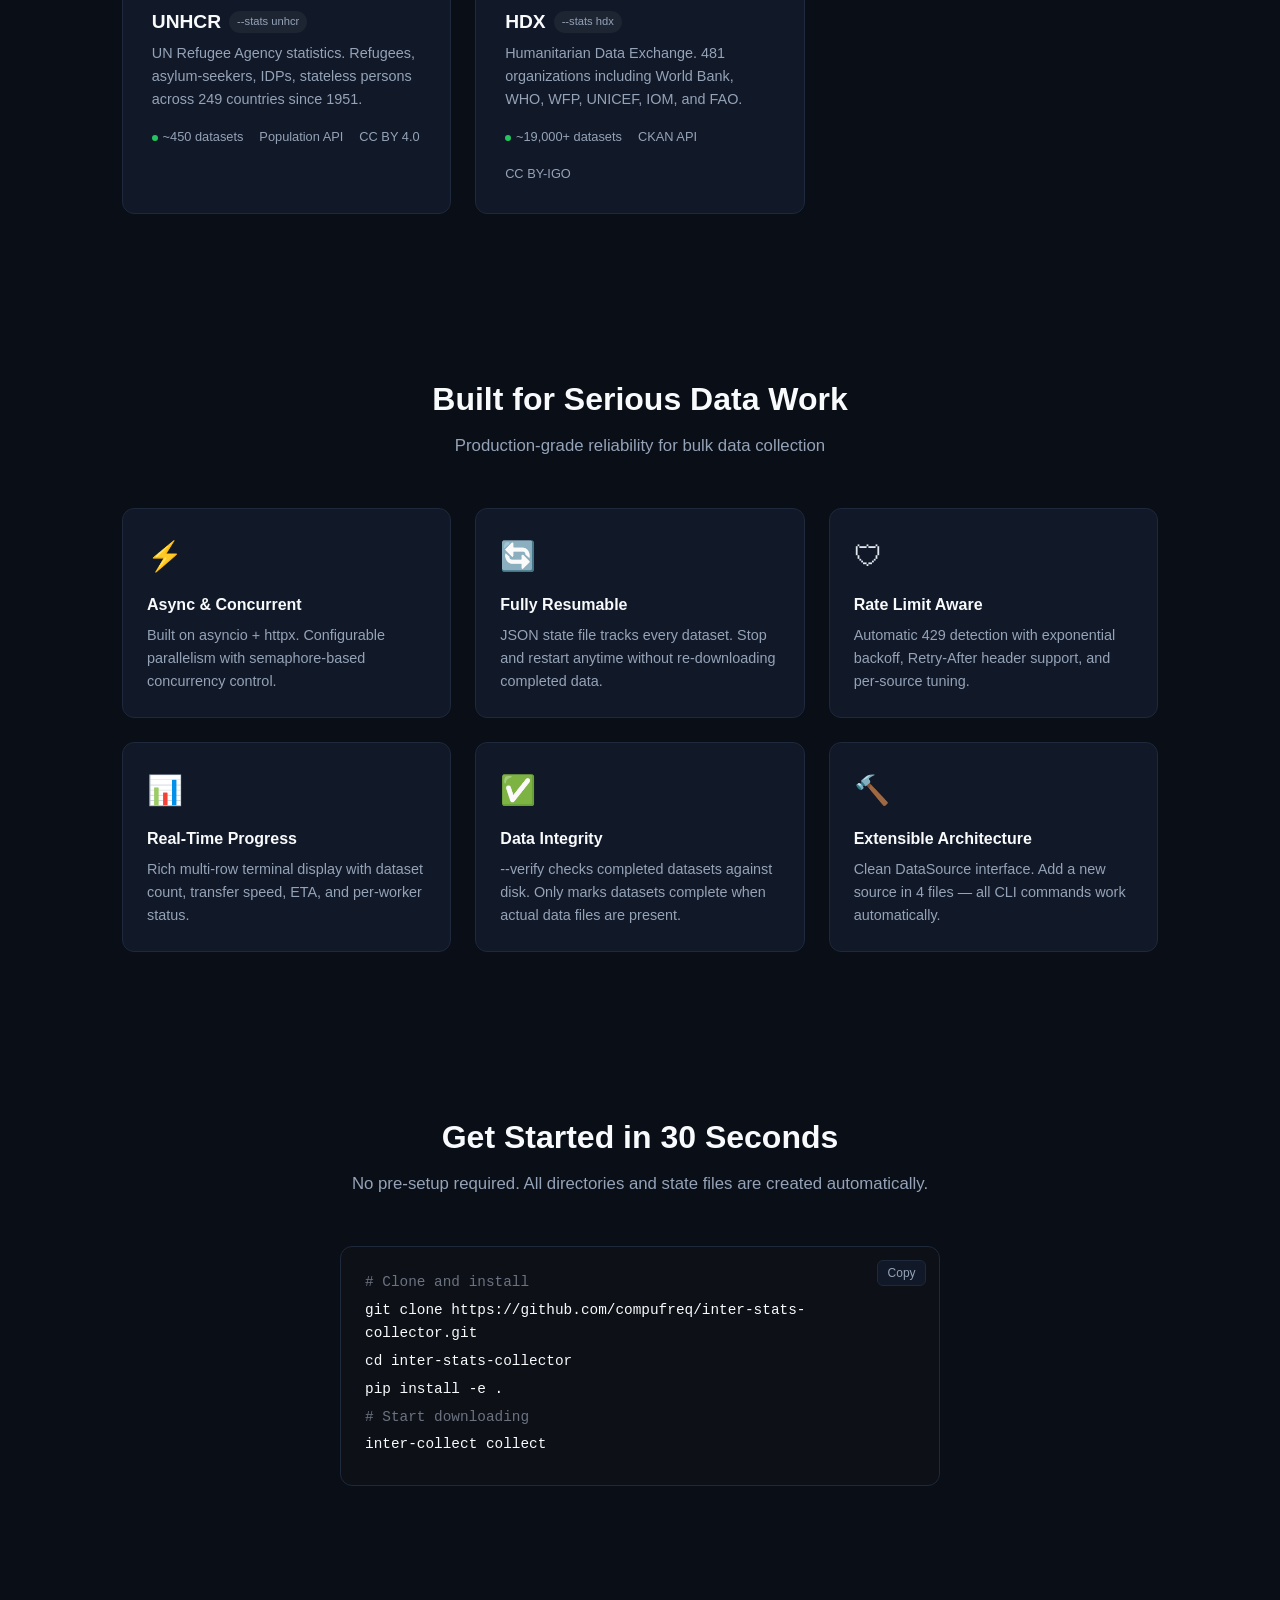
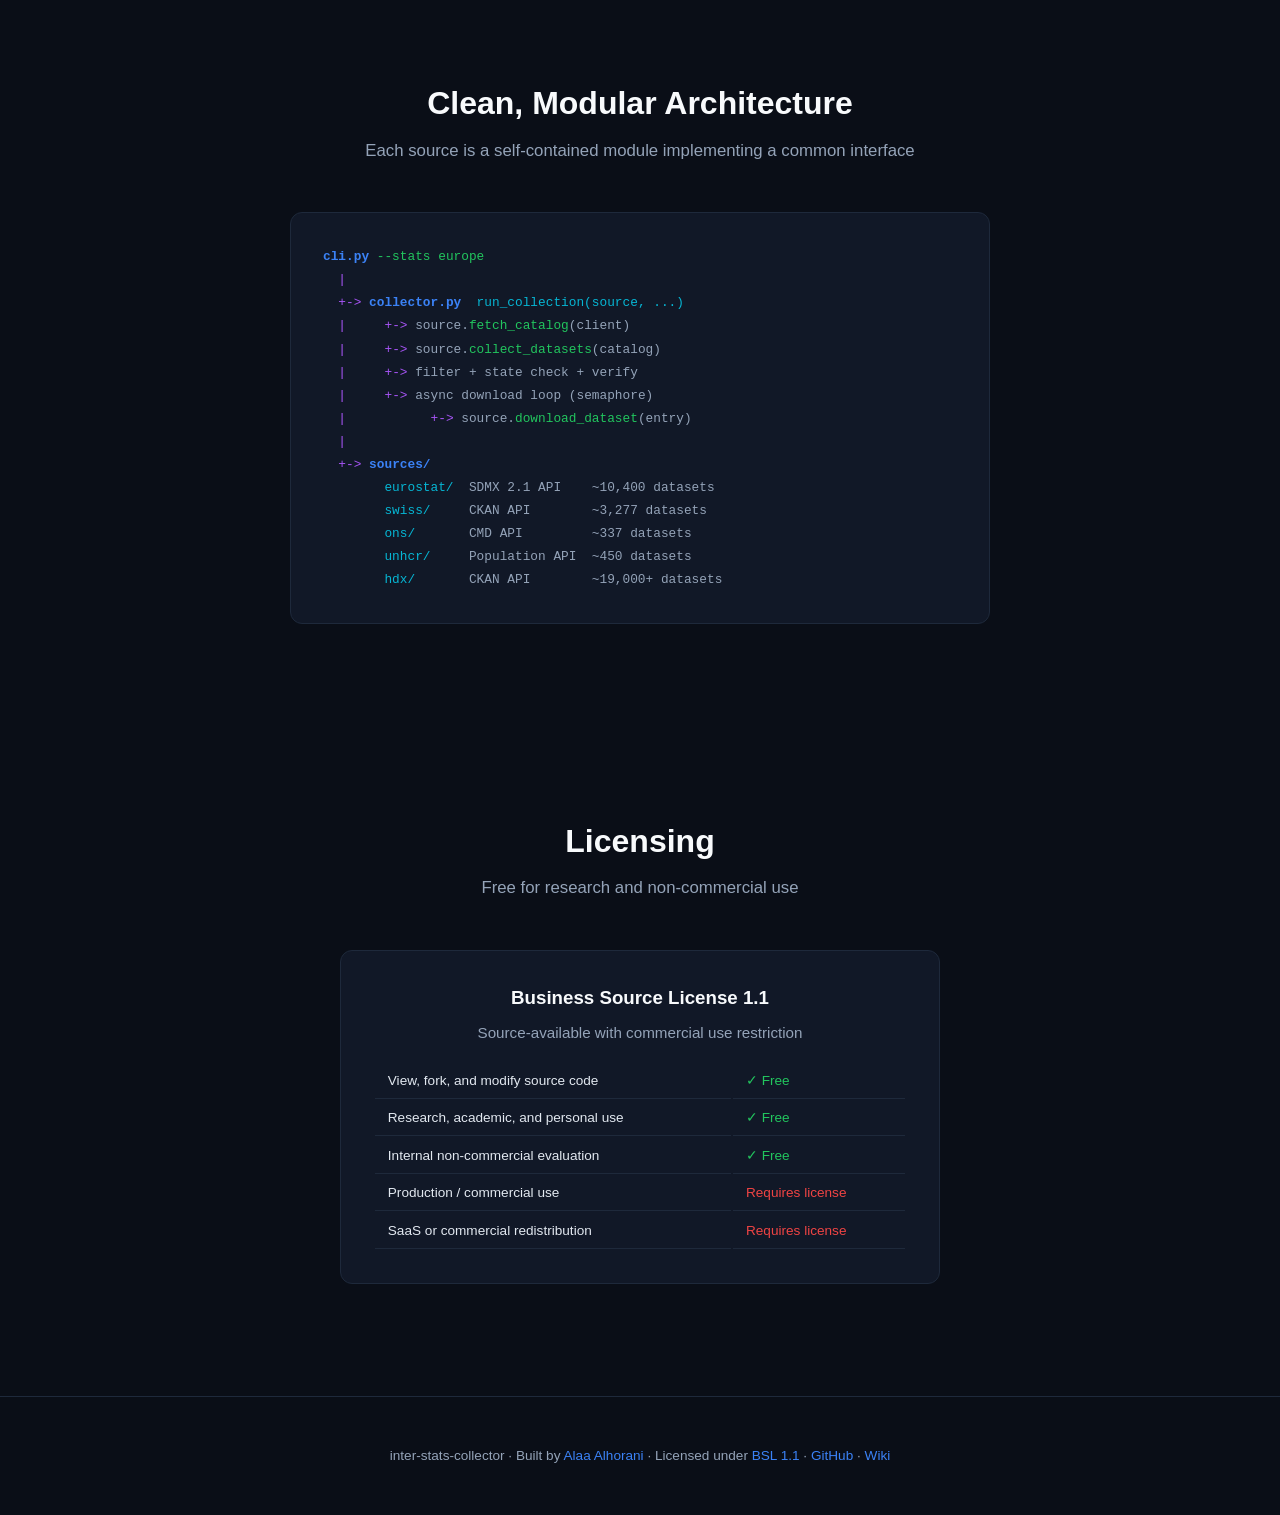
==== commit 4dc01bdb: "Highlight current page in nav bar and mobile burger menu - Desktop nav: active page link colored blu" ====
--- a/docs/index.html
+++ b/docs/index.html
@@ -772,6 +772,15 @@
 </footer>
 
 <script>
+// Highlight current page in nav
+(function(){
+  var p=location.pathname.split('/').pop()||'index.html';
+  document.querySelectorAll('nav .links a, nav .dropdown-menu a').forEach(function(a){
+    var h=(a.getAttribute('href')||'').split('/').pop().split('#')[0]||'index.html';
+    if(h===p||h==='./'&&(p===''||p==='index.html'))a.style.color='#3b82f6';
+  });
+})();
+
 // Mobile menu
 document.getElementById('burger').addEventListener('click', function() {
   this.classList.toggle('open');
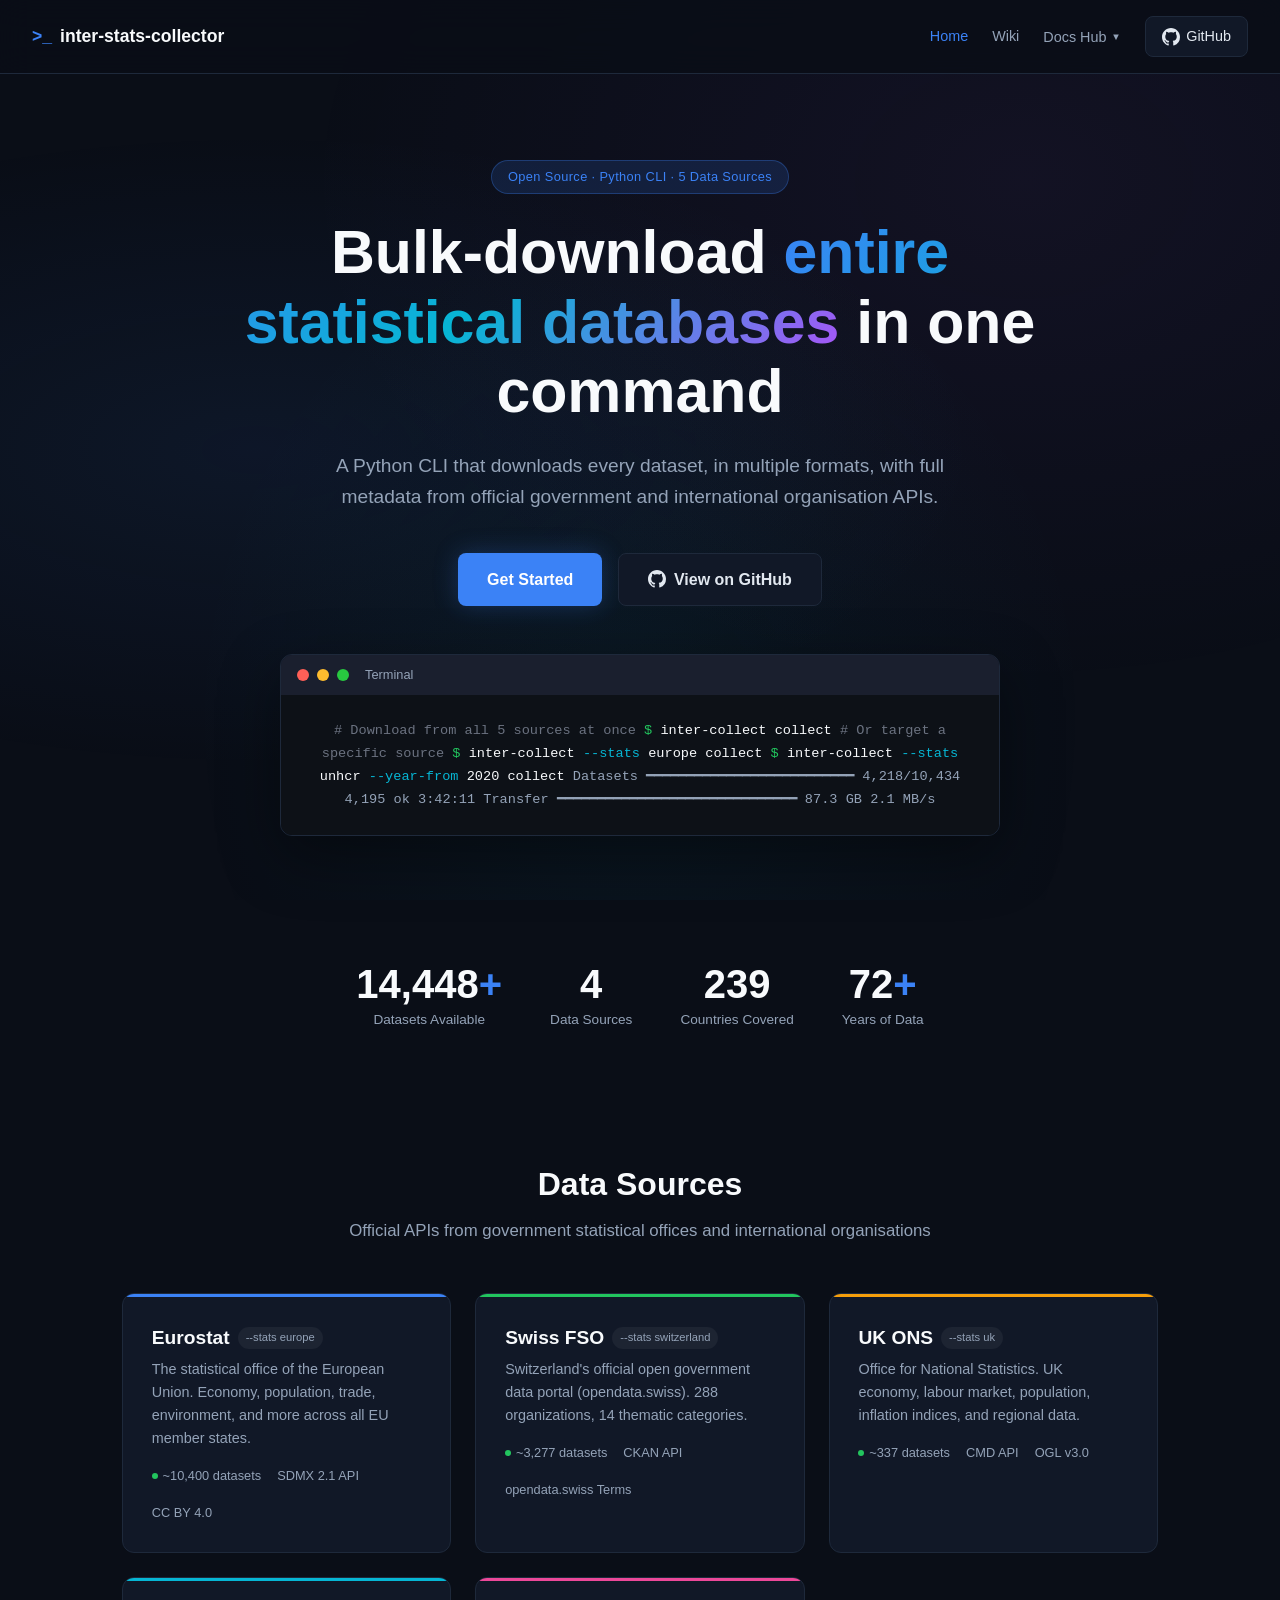
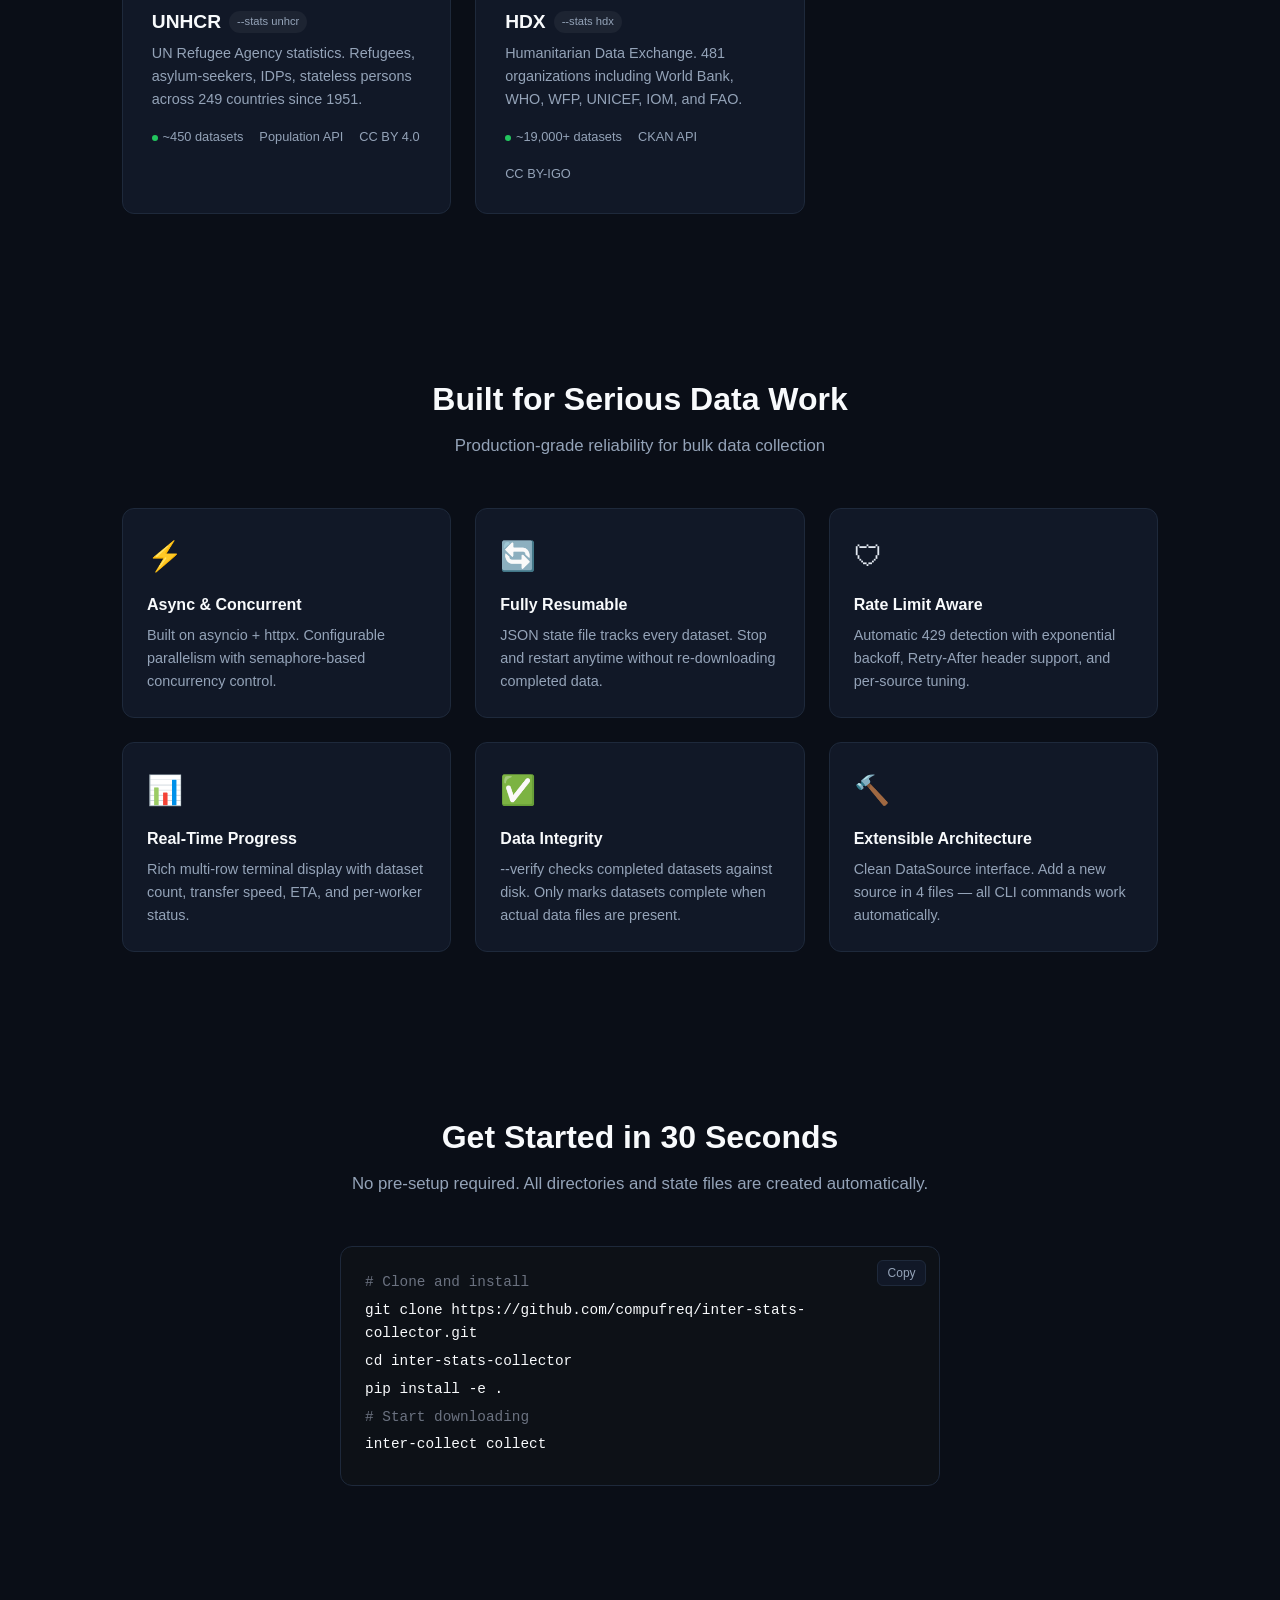
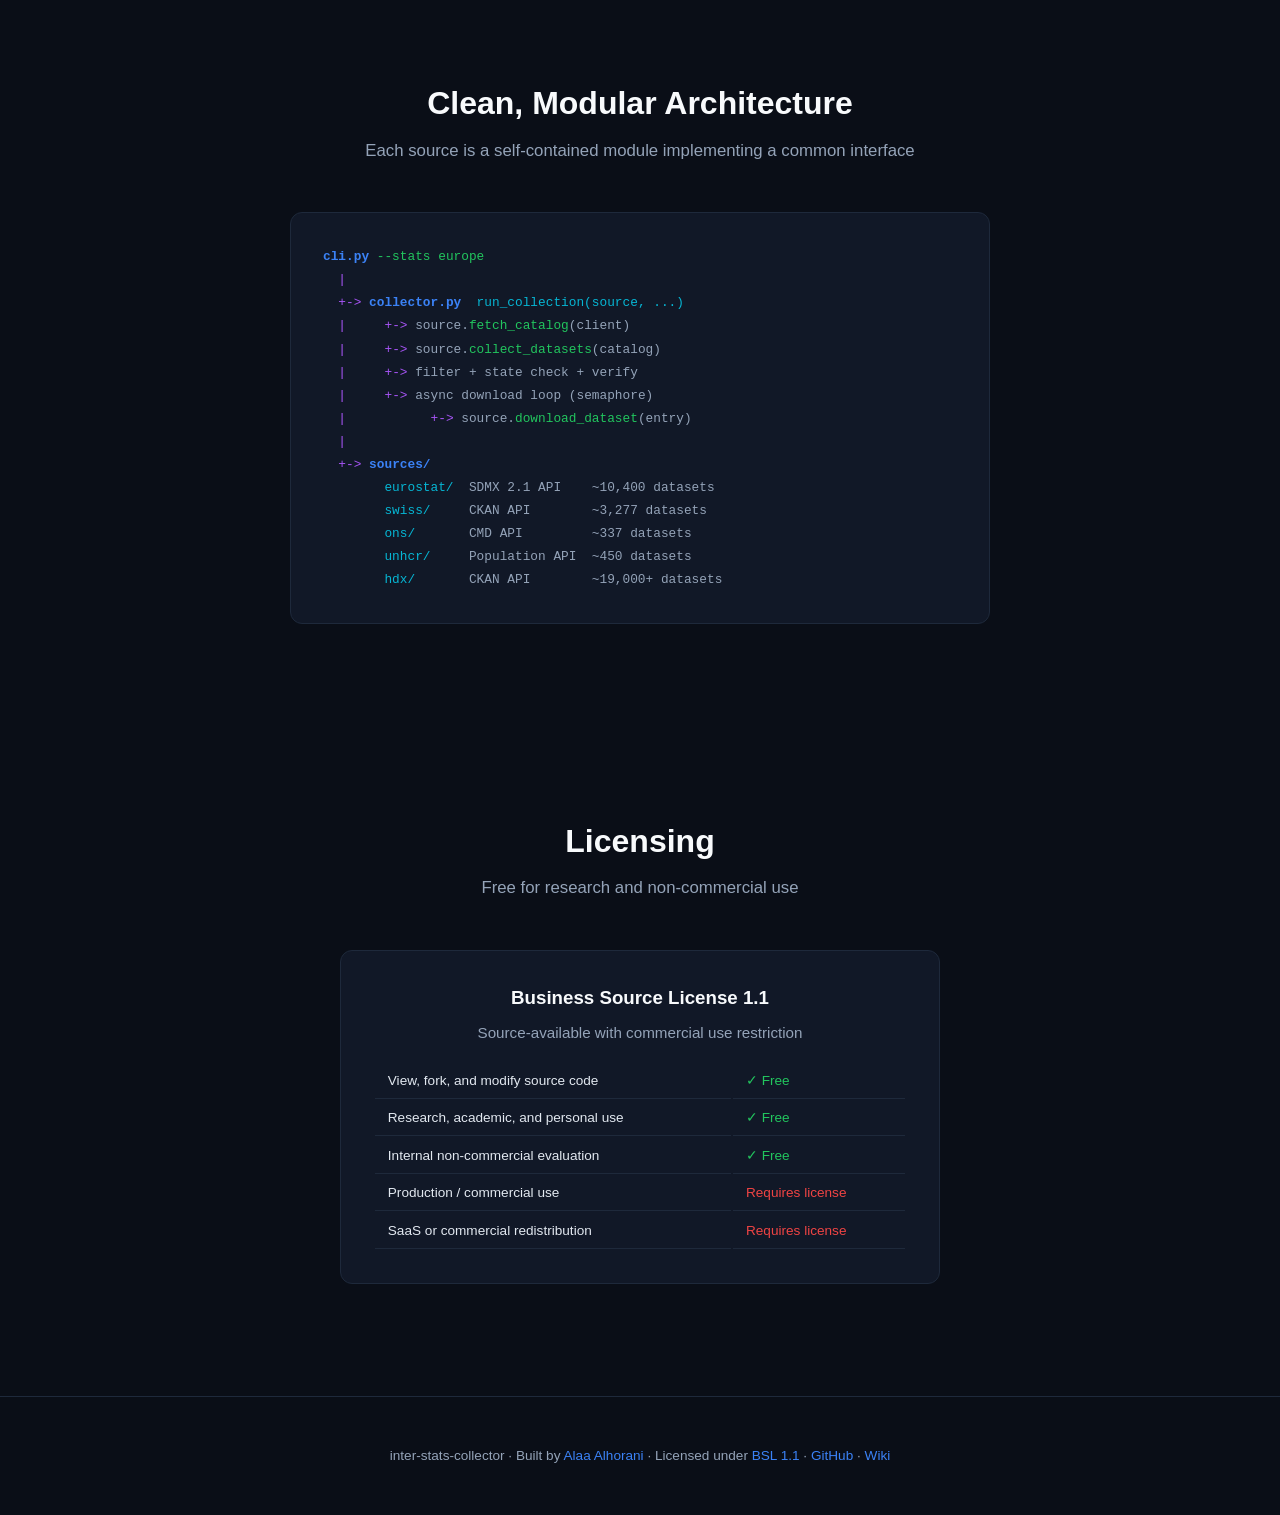
==== commit 38c8abfa: "Fix home page landing at mid-page on mobile - Disable browser scroll restoration (history.scrollRest" ====
--- a/docs/index.html
+++ b/docs/index.html
@@ -534,7 +534,7 @@
     <svg class="close-icon" viewBox="0 0 24 24"><line x1="6" y1="6" x2="18" y2="18"/><line x1="6" y1="18" x2="18" y2="6"/></svg>
   </button>
   <div class="links" id="nav-links">
-    <a href="#" onclick="closeMobileMenu()">Home</a>
+    <a href="./">Home</a>
     <a href="https://github.com/compufreq/inter-stats-collector/wiki" target="_blank">Wiki</a>
     <div class="dropdown">
       <button class="dropdown-toggle">Docs Hub <span class="caret">&#9660;</span></button>
@@ -772,6 +772,10 @@
 </footer>
 
 <script>
+// Scroll to top on fresh load (disable browser scroll restoration)
+if ('scrollRestoration' in history) history.scrollRestoration = 'manual';
+if (!window.location.hash) window.scrollTo(0, 0);
+
 // Highlight current page in nav
 (function(){
   var p=location.pathname.split('/').pop()||'index.html';
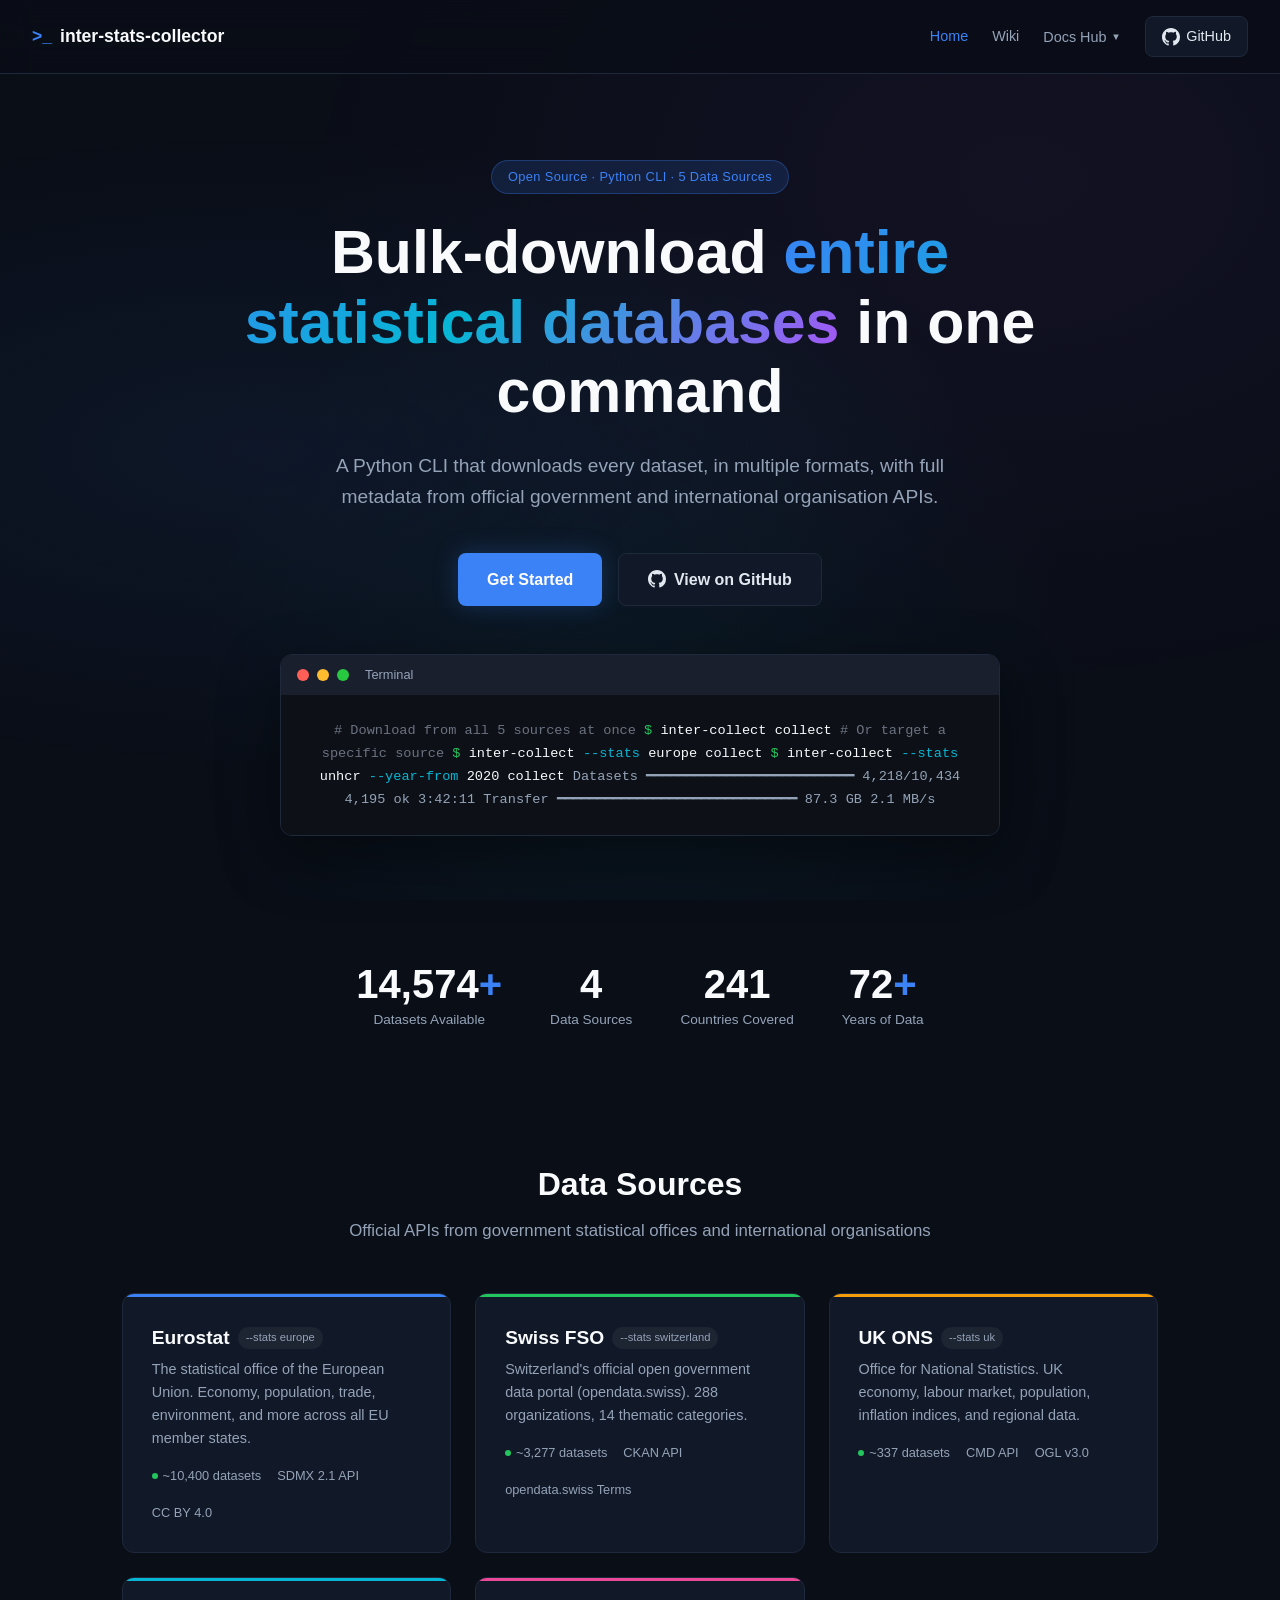
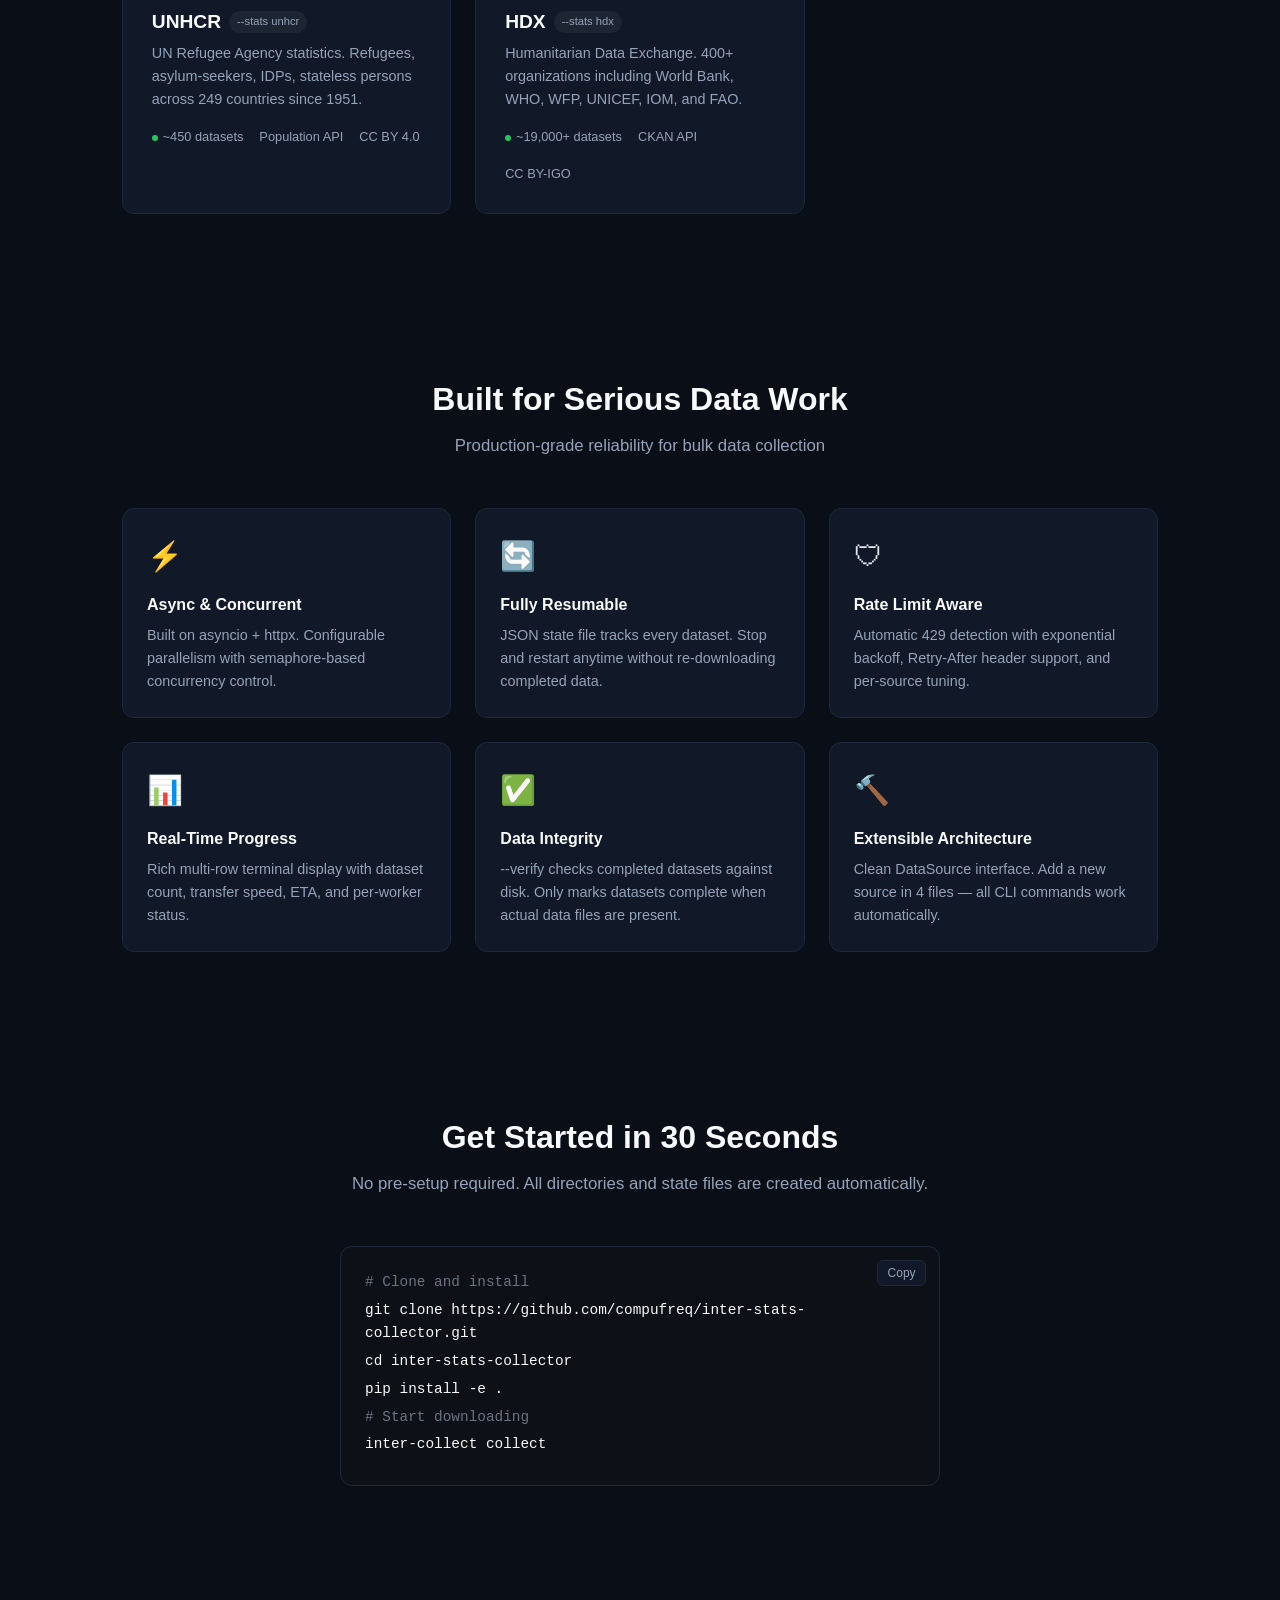
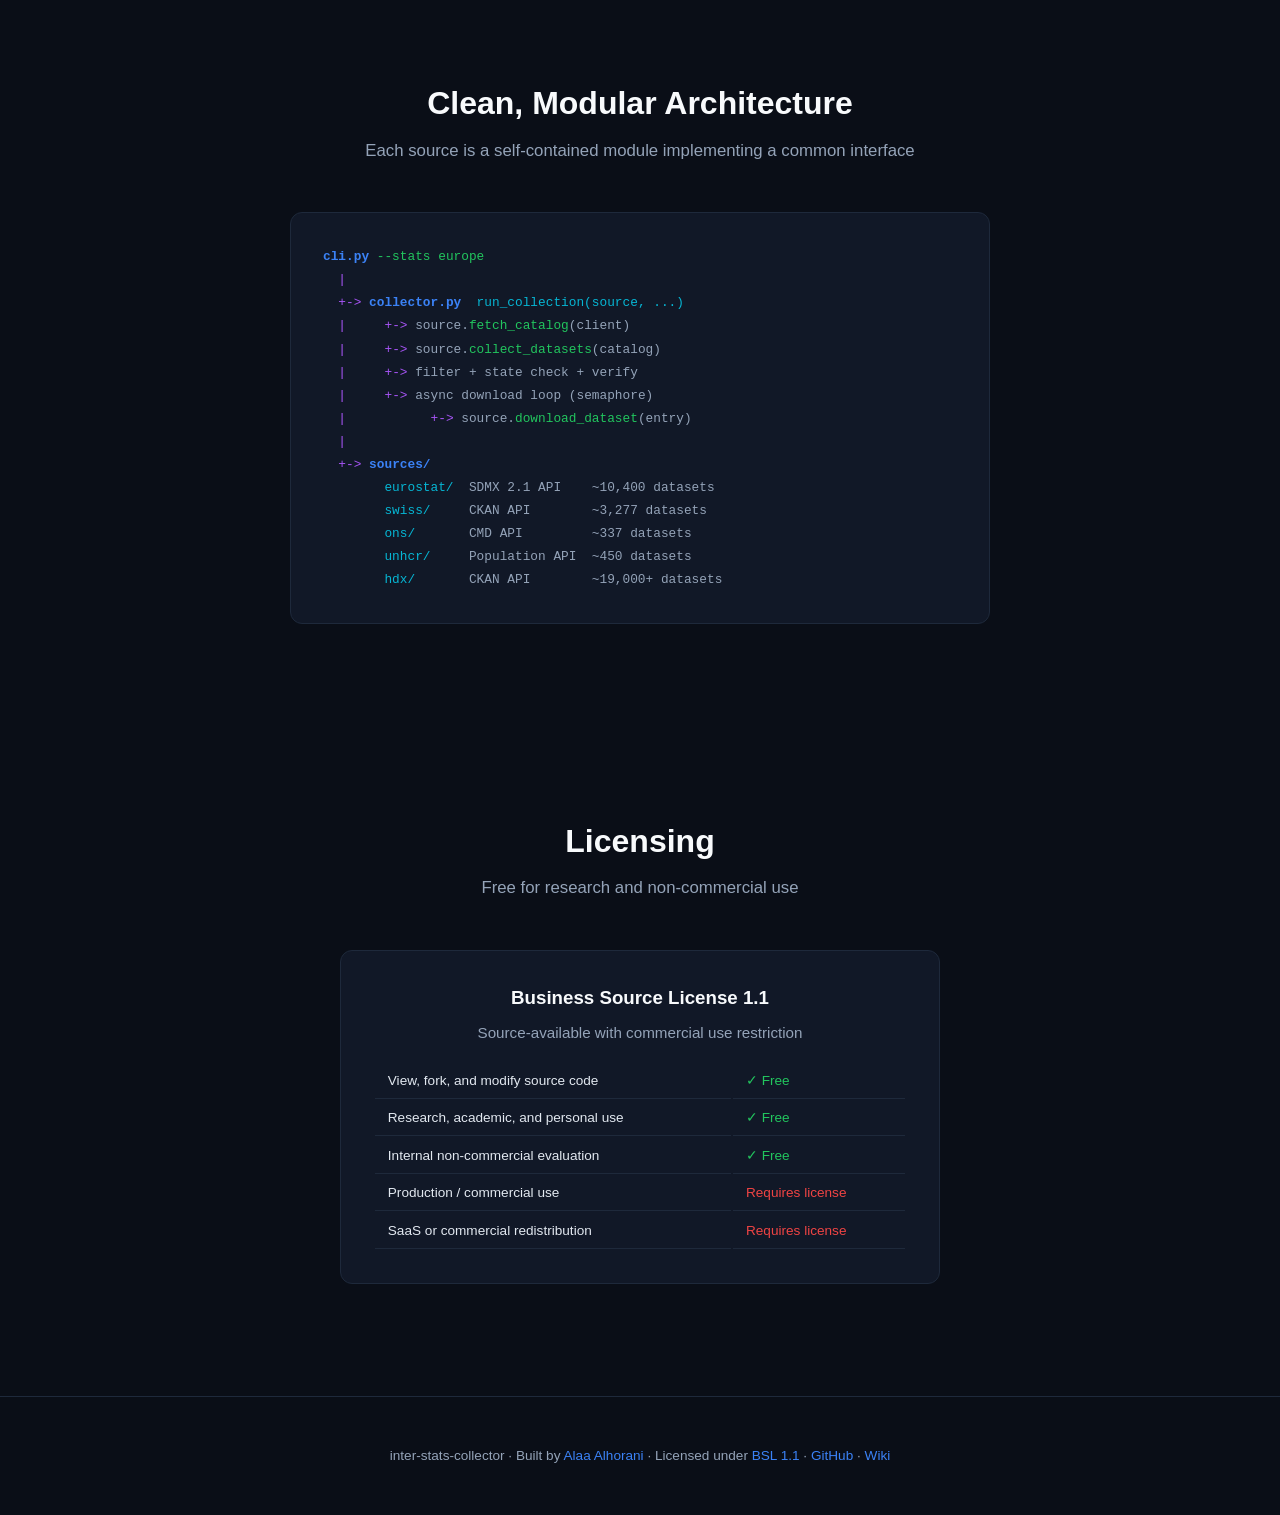
==== commit d219db29: "Optimize SEO title tags and fix HDX org count Updated <title>, og:title, and twitter:title across al" ====
--- a/docs/index.html
+++ b/docs/index.html
@@ -3,7 +3,7 @@
 <head>
   <meta charset="UTF-8">
   <meta name="viewport" content="width=device-width, initial-scale=1.0">
-  <title>Inter Stats Collector — Bulk Download Statistical & Humanitarian Datasets</title>
+  <title>Bulk Statistical Data Downloader — Inter Stats Collector</title>
   <meta name="description" content="Open-source Python CLI tool to bulk-download entire statistical databases from Eurostat, UK ONS, Swiss FSO, UNHCR, and HDX. 15,000+ datasets, async downloads, resumable state.">
   <meta name="keywords" content="statistics, data collector, Eurostat, ONS, Swiss FSO, UNHCR, HDX, open data, bulk download, Python CLI, SDMX, CKAN, refugee data, humanitarian data">
   <meta name="author" content="Alaa Alhorani">
@@ -12,14 +12,14 @@
 
   <!-- Open Graph -->
   <meta property="og:type" content="website">
-  <meta property="og:title" content="Inter Stats Collector — Bulk Statistical Data Downloader">
+  <meta property="og:title" content="Bulk Statistical Data Downloader — Inter Stats Collector">
   <meta property="og:description" content="Python CLI to bulk-download 15,000+ datasets from Eurostat, UK ONS, Swiss FSO, UNHCR, and HDX. Async, resumable, with full metadata.">
   <meta property="og:url" content="https://compufreq.github.io/inter-stats-collector/">
   <meta property="og:site_name" content="Inter Stats Collector">
 
   <!-- Twitter Card -->
   <meta name="twitter:card" content="summary_large_image">
-  <meta name="twitter:title" content="Inter Stats Collector — Bulk Statistical Data Downloader">
+  <meta name="twitter:title" content="Bulk Statistical Data Downloader — Inter Stats Collector">
   <meta name="twitter:description" content="Python CLI to bulk-download 15,000+ datasets from 5 official sources. Async, resumable, with full metadata.">
 
   <!-- JSON-LD Structured Data -->
@@ -656,7 +656,7 @@
     </div>
     <div class="source-card fade-in" style="--card-accent: #ec4899;">
       <h3>HDX <span class="source-tag">--stats hdx</span></h3>
-      <p class="desc">Humanitarian Data Exchange. 481 organizations including World Bank, WHO, WFP, UNICEF, IOM, and FAO.</p>
+      <p class="desc">Humanitarian Data Exchange. 400+ organizations including World Bank, WHO, WFP, UNICEF, IOM, and FAO.</p>
       <div class="meta">
         <span class="meta-item"><span class="dot"></span> ~19,000+ datasets</span>
         <span class="meta-item">CKAN API</span>
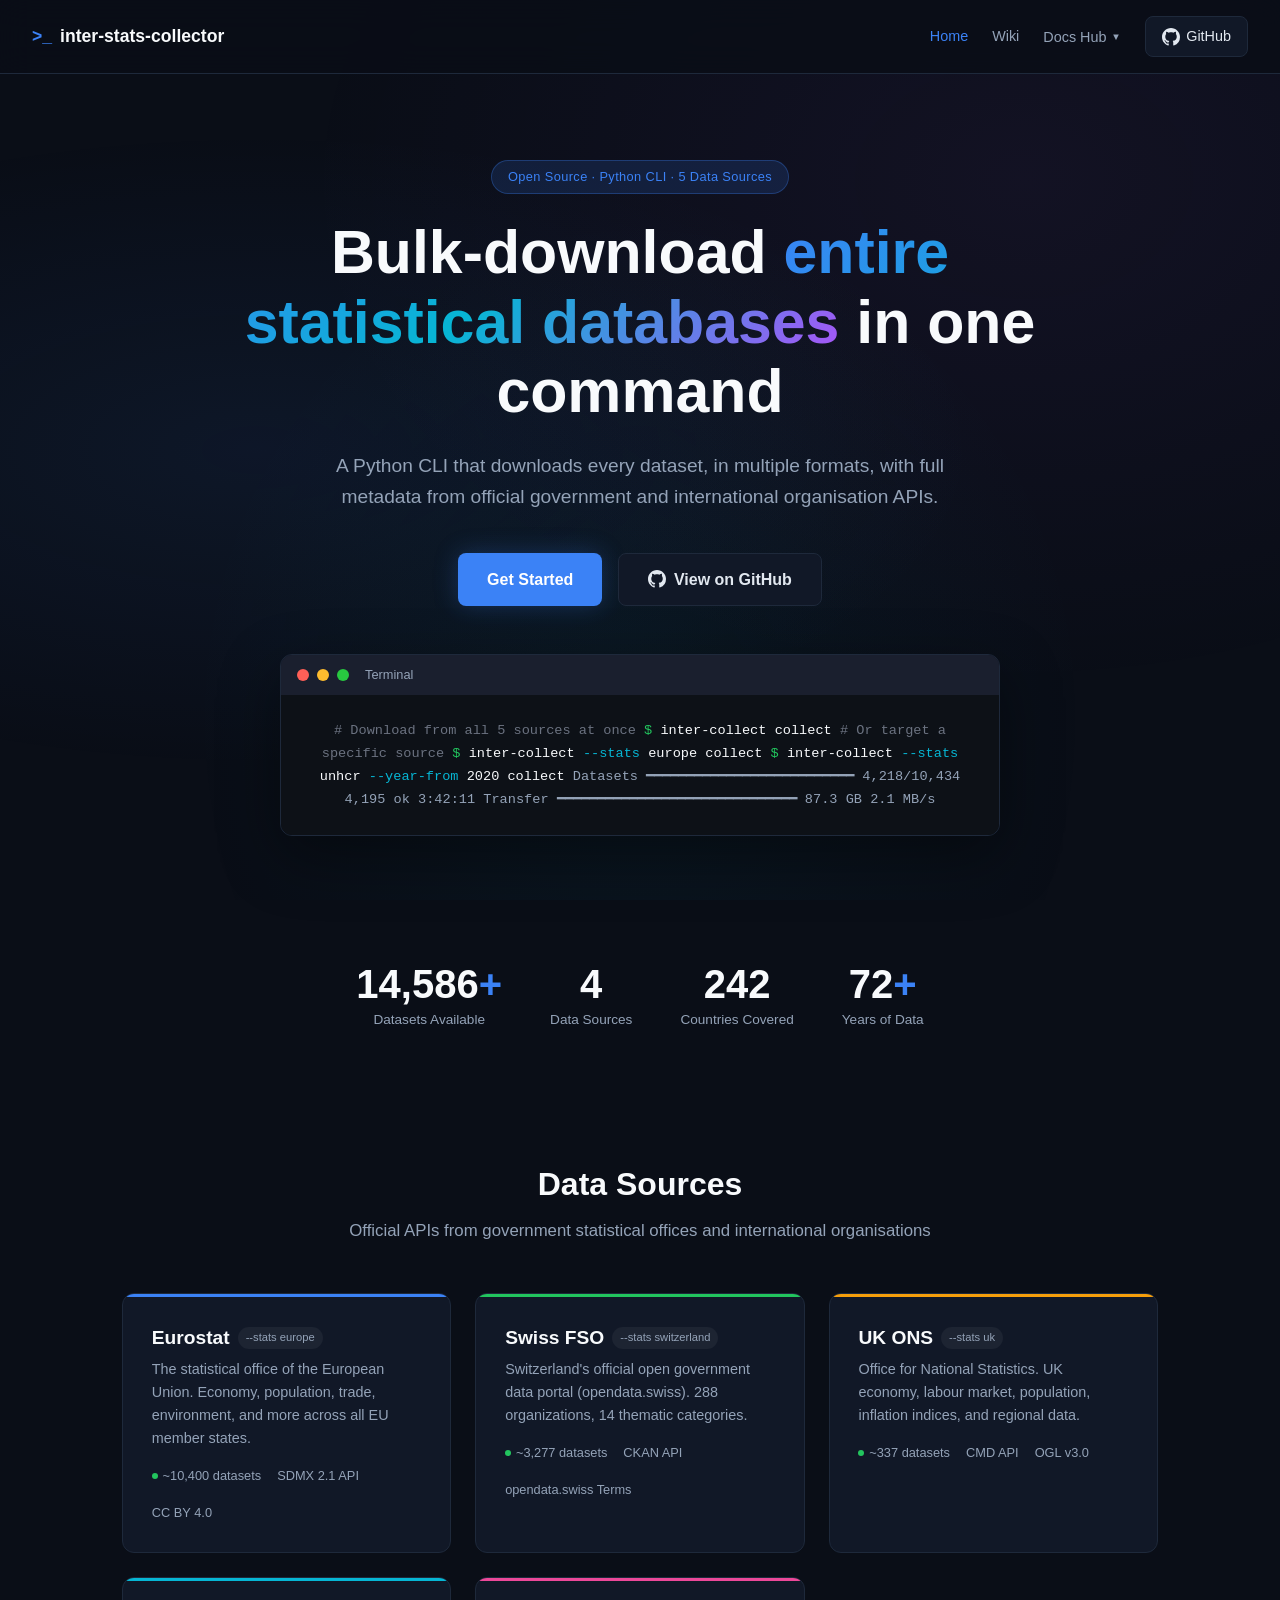
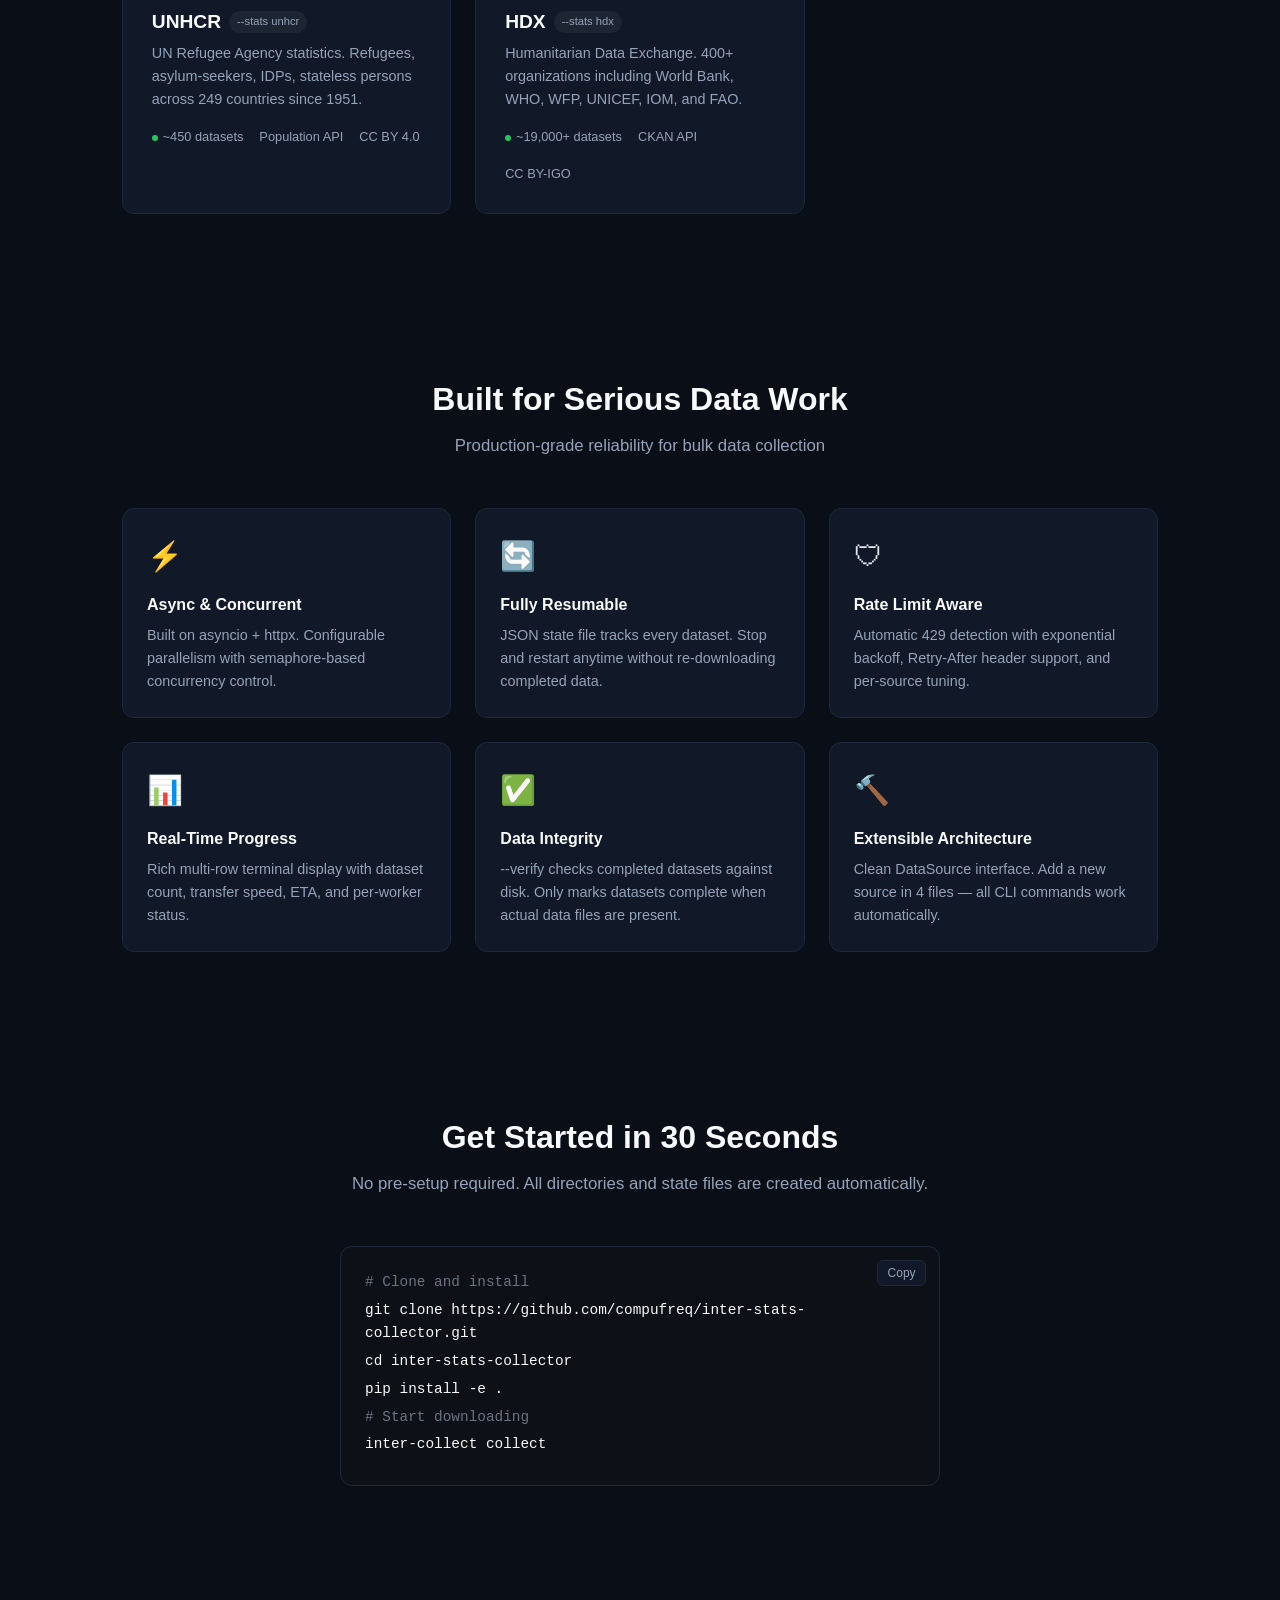
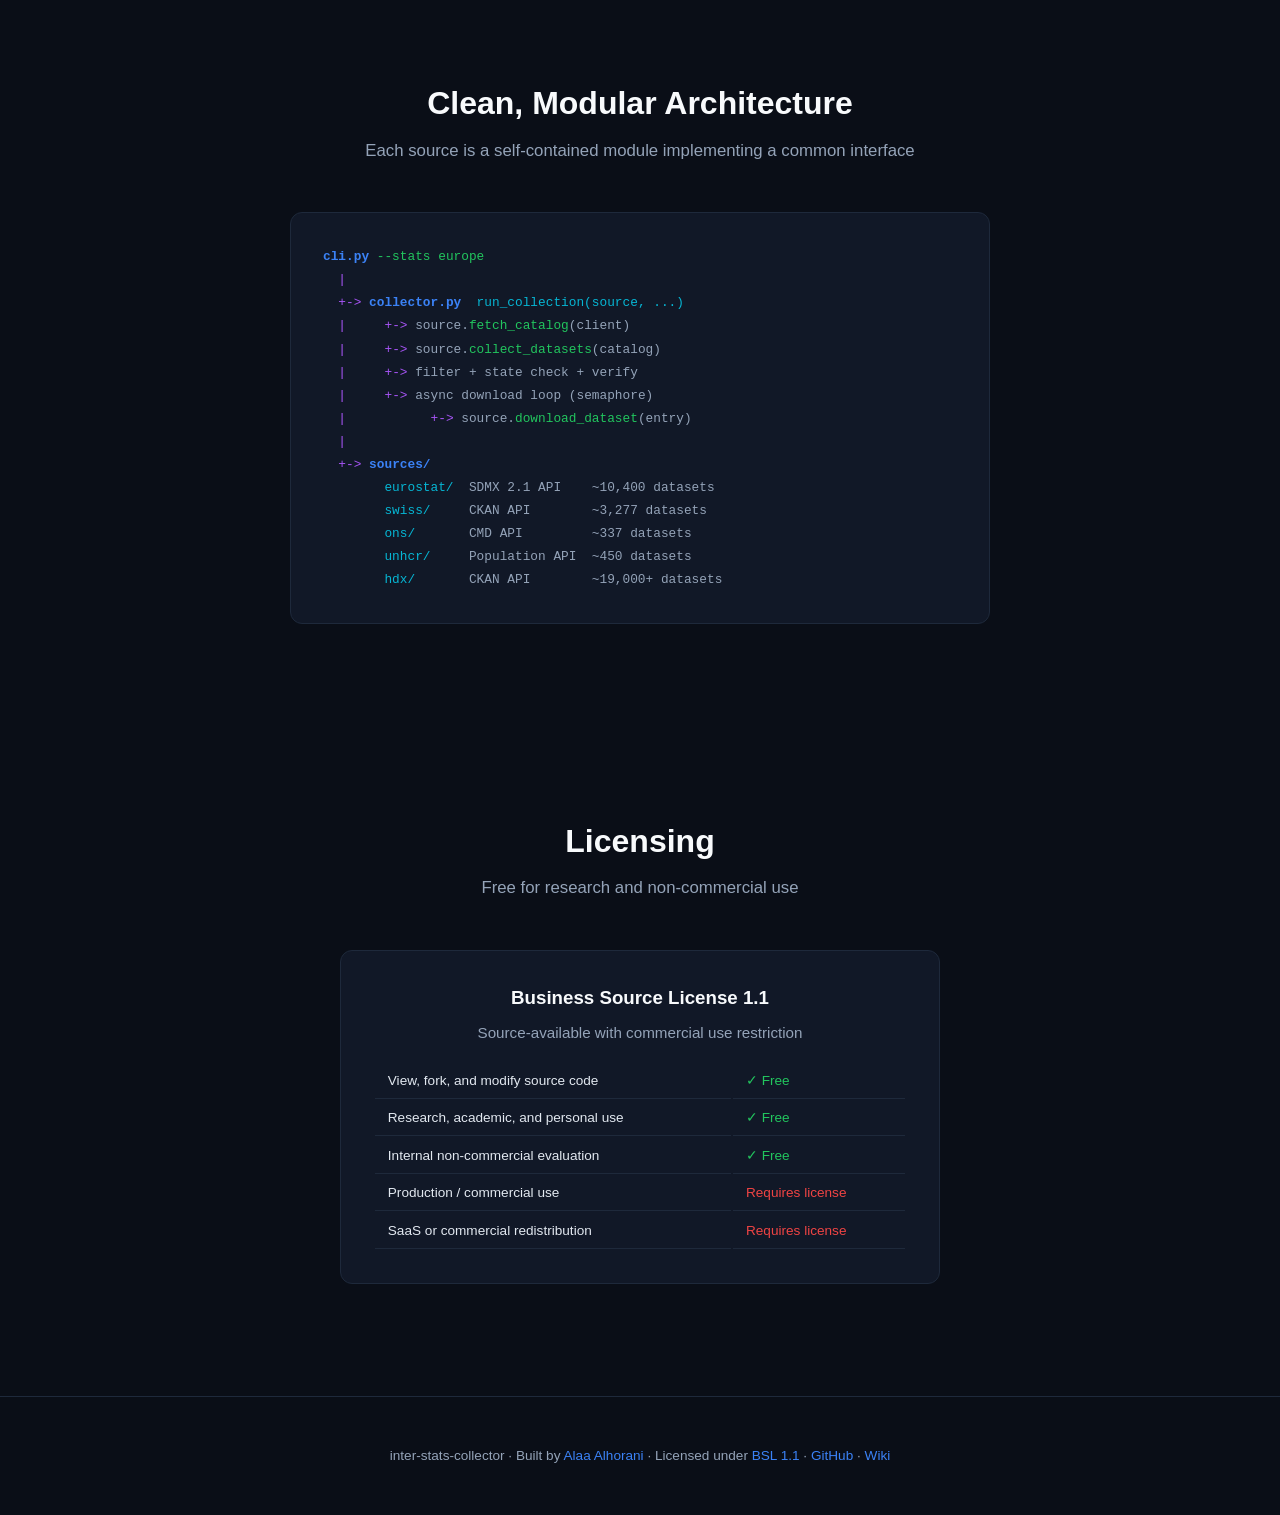
==== commit e583f05e: "Add colored SVG favicons to all pages Each page gets a >_ terminal prompt favicon matching its sourc" ====
--- a/docs/index.html
+++ b/docs/index.html
@@ -3,6 +3,7 @@
 <head>
   <meta charset="UTF-8">
   <meta name="viewport" content="width=device-width, initial-scale=1.0">
+  <link rel="icon" type="image/svg+xml" href="[data-uri]">
   <title>Bulk Statistical Data Downloader — Inter Stats Collector</title>
   <meta name="description" content="Open-source Python CLI tool to bulk-download entire statistical databases from Eurostat, UK ONS, Swiss FSO, UNHCR, and HDX. 15,000+ datasets, async downloads, resumable state.">
   <meta name="keywords" content="statistics, data collector, Eurostat, ONS, Swiss FSO, UNHCR, HDX, open data, bulk download, Python CLI, SDMX, CKAN, refugee data, humanitarian data">
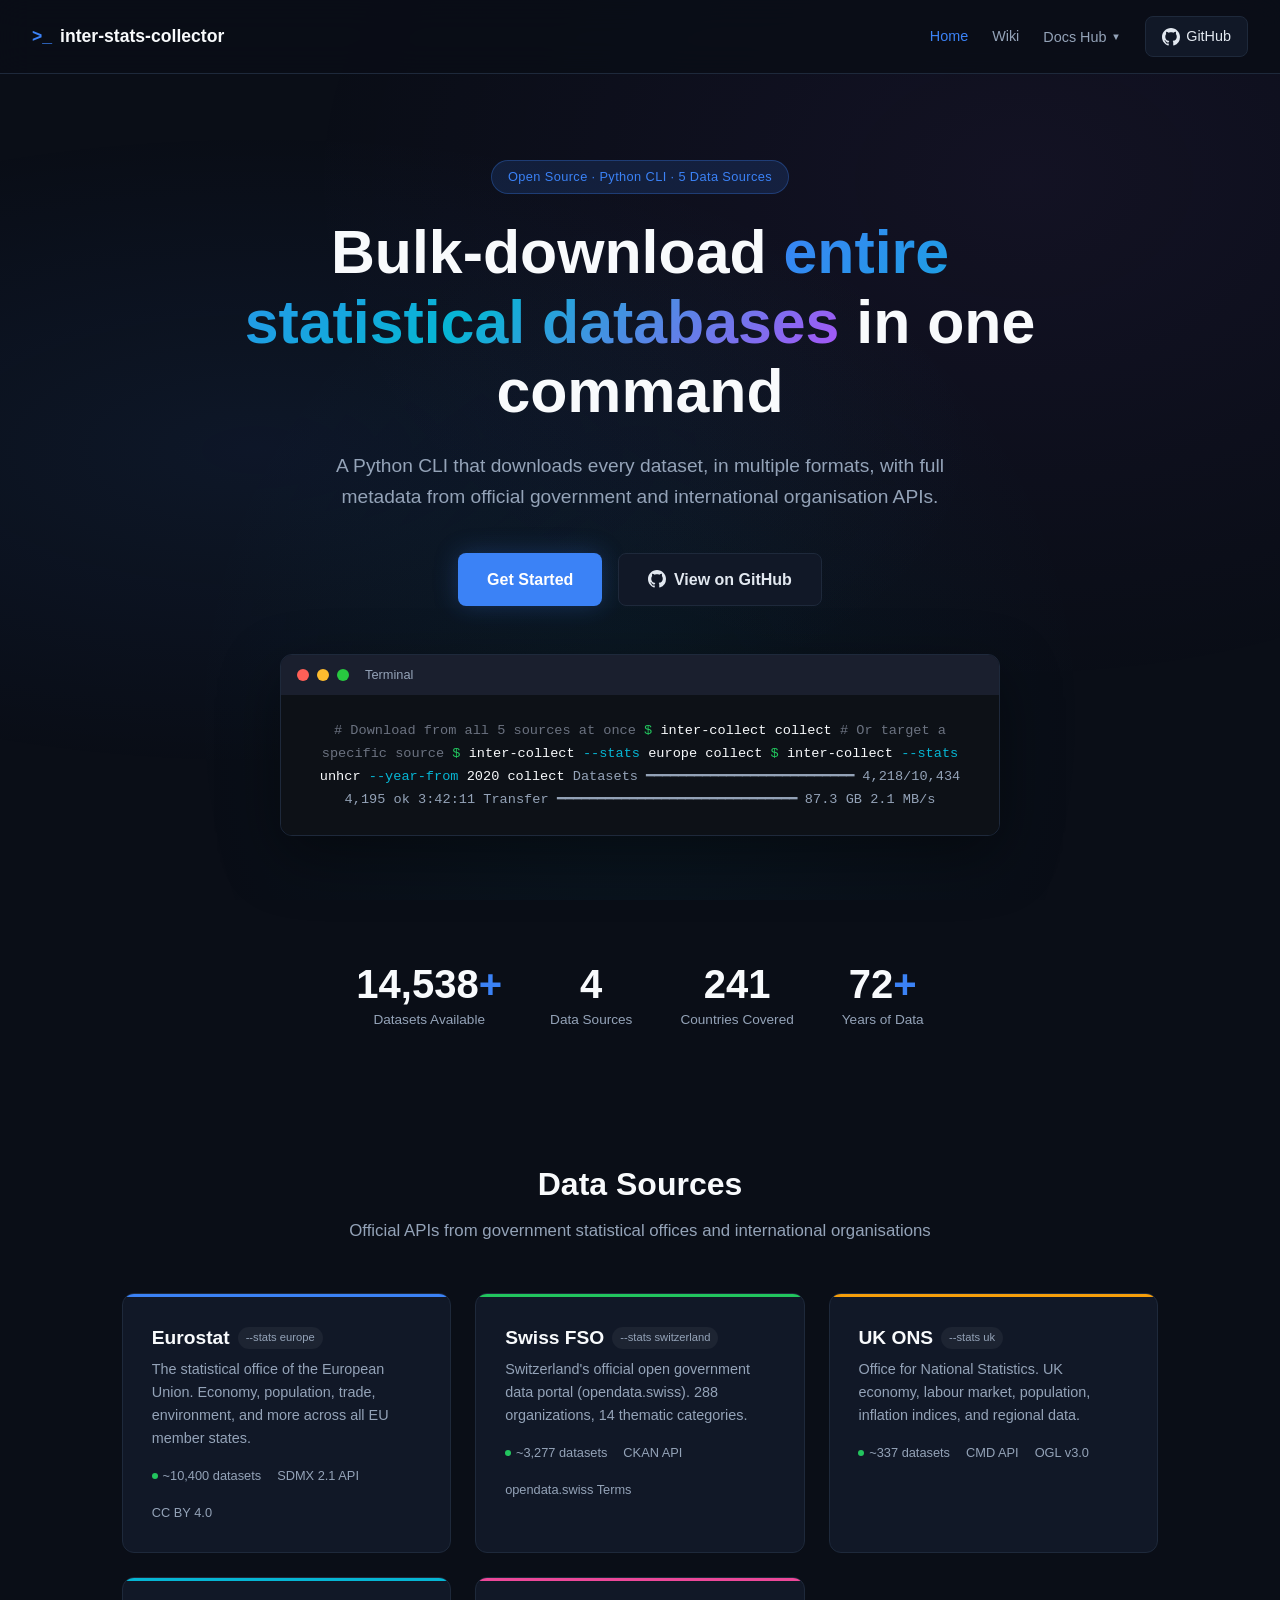
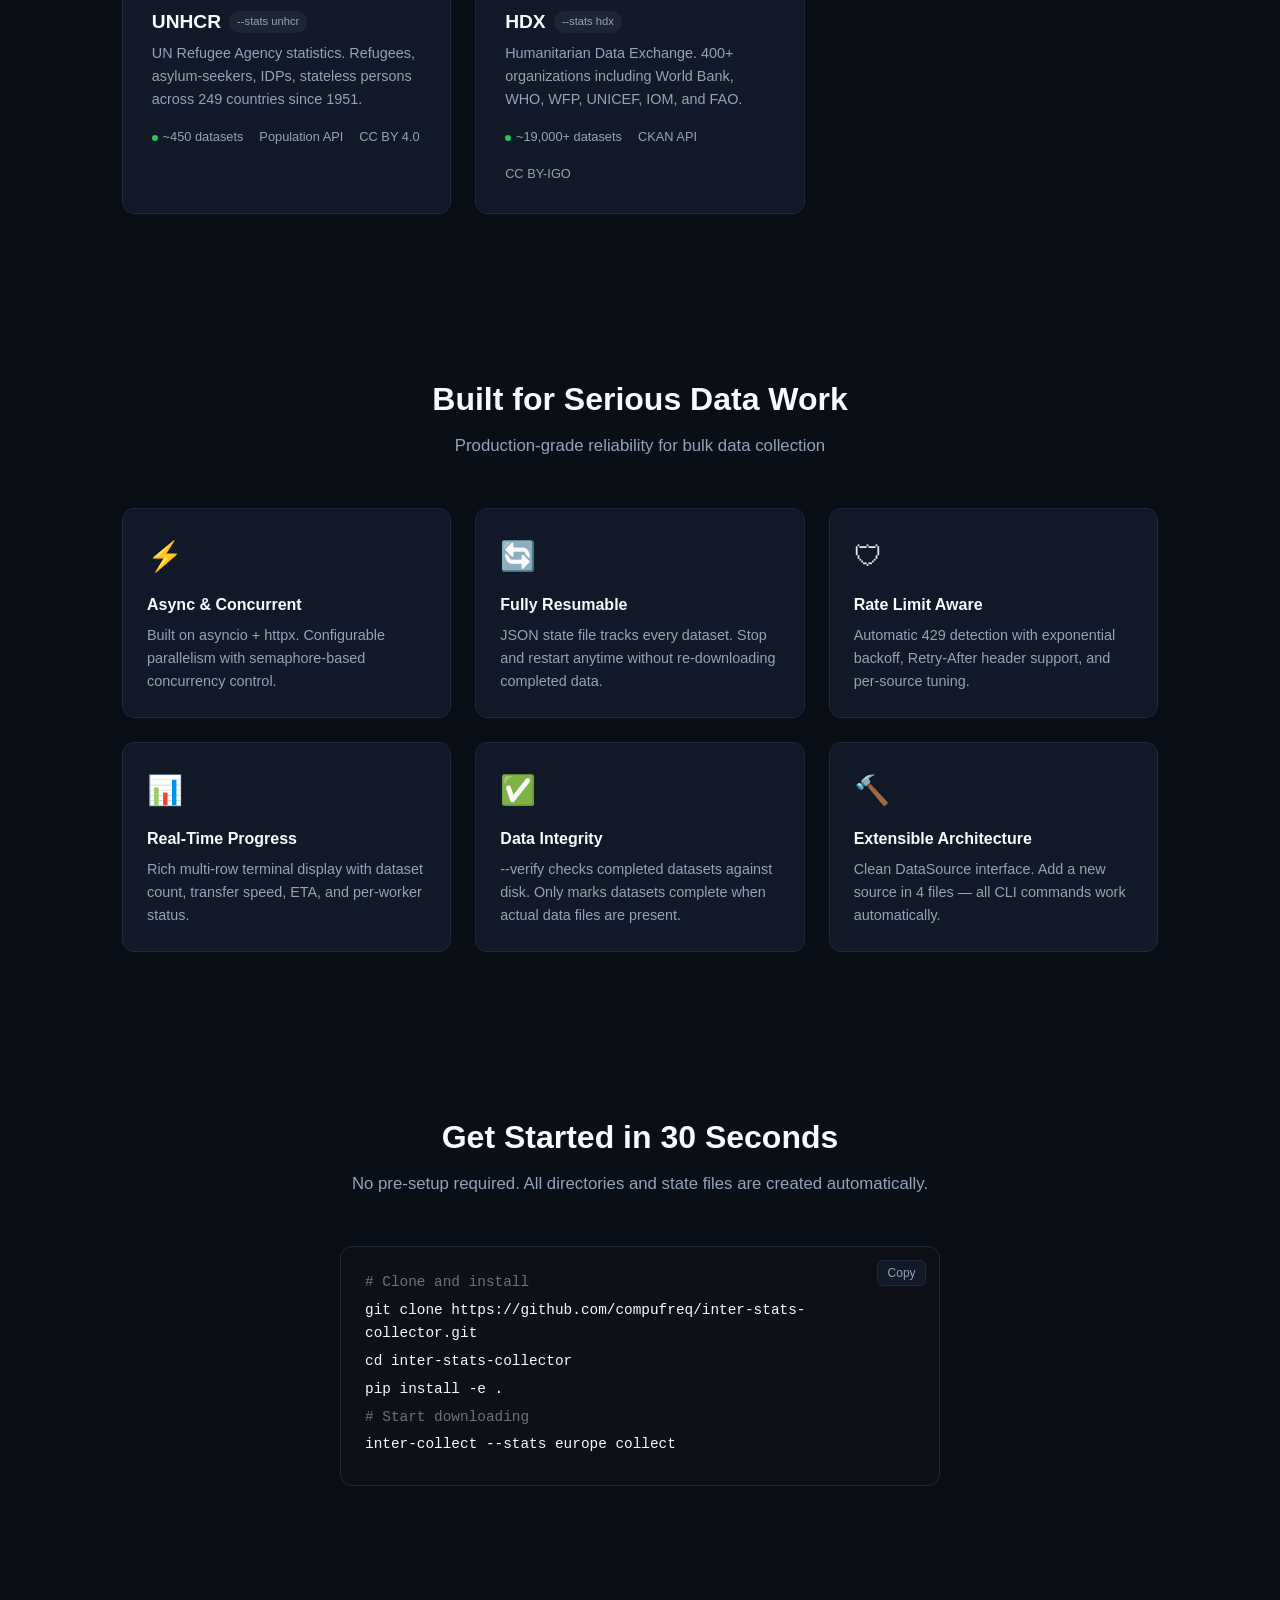
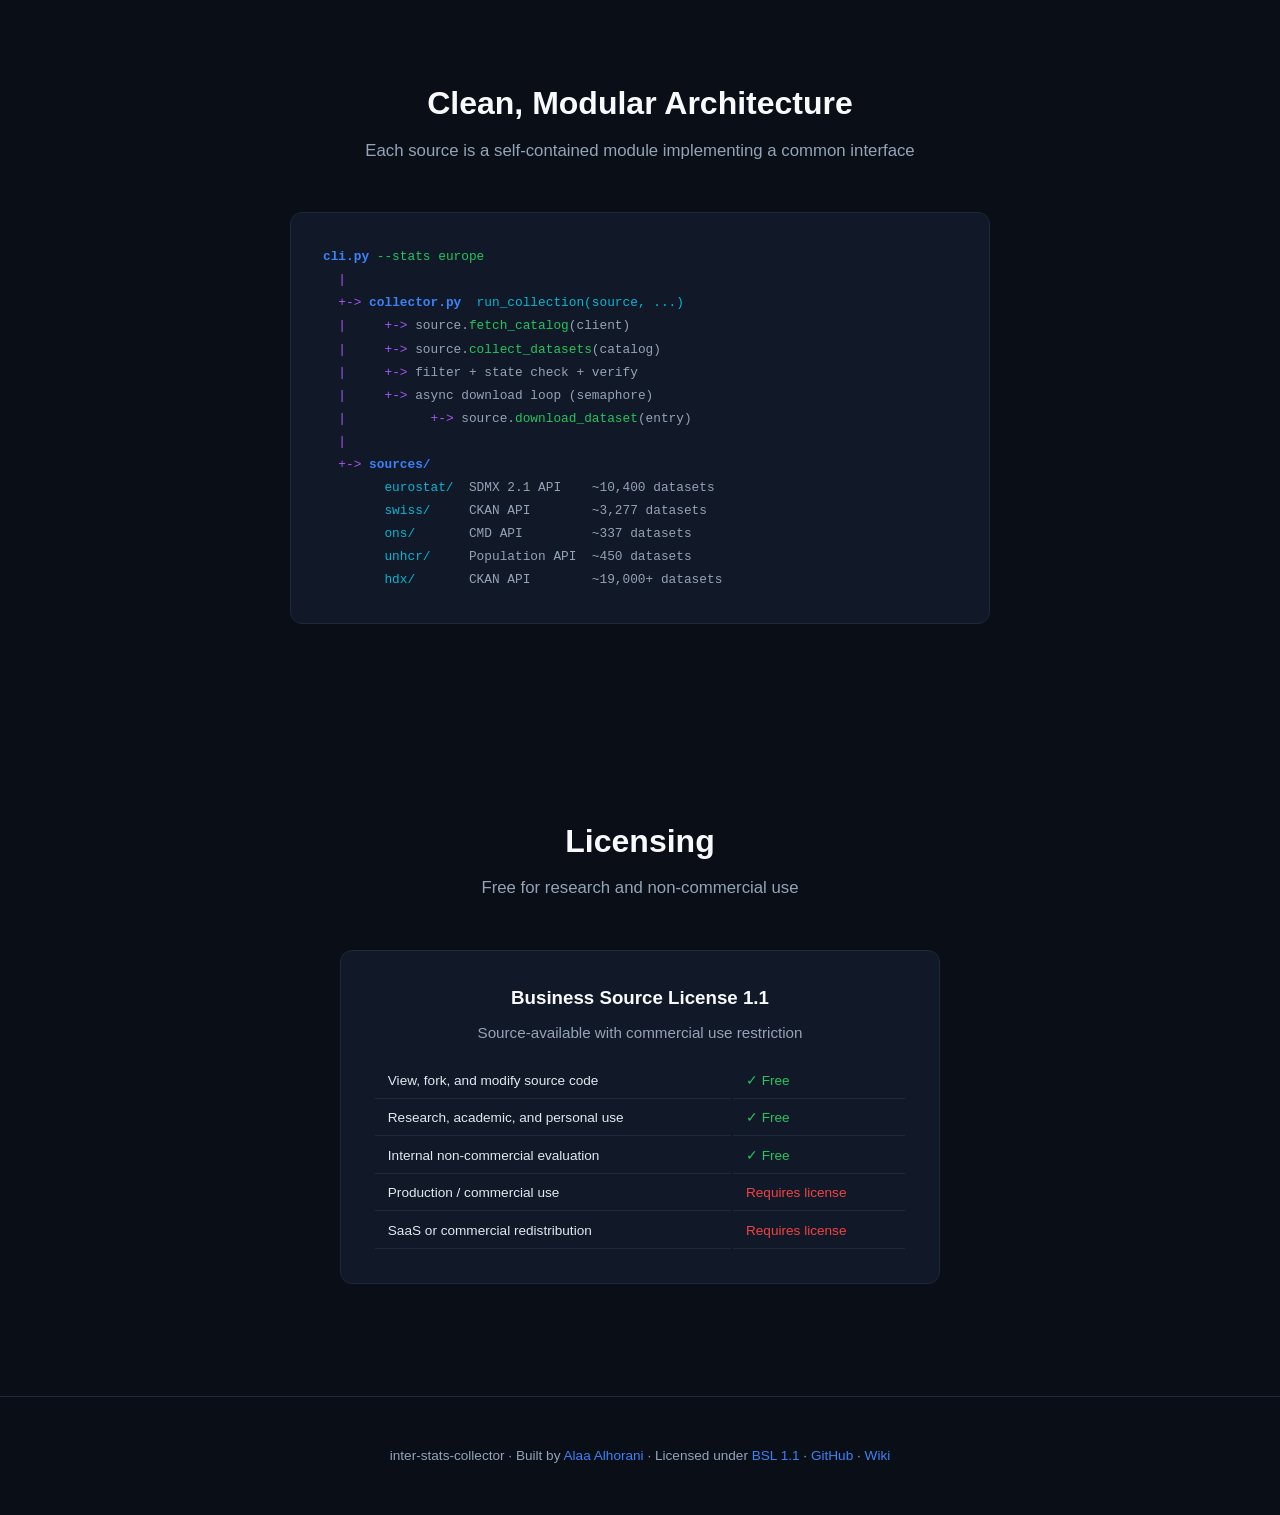
==== commit 29fccab2: "Change Get Started example to use --stats europe instead of bare collect" ====
--- a/docs/index.html
+++ b/docs/index.html
@@ -721,7 +721,7 @@
     <div class="line"><span class="cmd">pip install -e .</span></div>
     <div class="line"></div>
     <div class="line"><span class="comment"># Start downloading</span></div>
-    <div class="line"><span class="cmd">inter-collect collect</span></div>
+    <div class="line"><span class="cmd">inter-collect --stats europe collect</span></div>
   </div>
 </section>
 
@@ -835,7 +835,7 @@
 
 // Copy button
 function copyInstall(btn) {
-  const text = 'git clone https://github.com/compufreq/inter-stats-collector.git\ncd inter-stats-collector\npip install -e .\ninter-collect collect';
+  const text = 'git clone https://github.com/compufreq/inter-stats-collector.git\ncd inter-stats-collector\npip install -e .\ninter-collect --stats europe collect';
   navigator.clipboard.writeText(text).then(() => {
     btn.textContent = 'Copied!';
     btn.classList.add('copied');
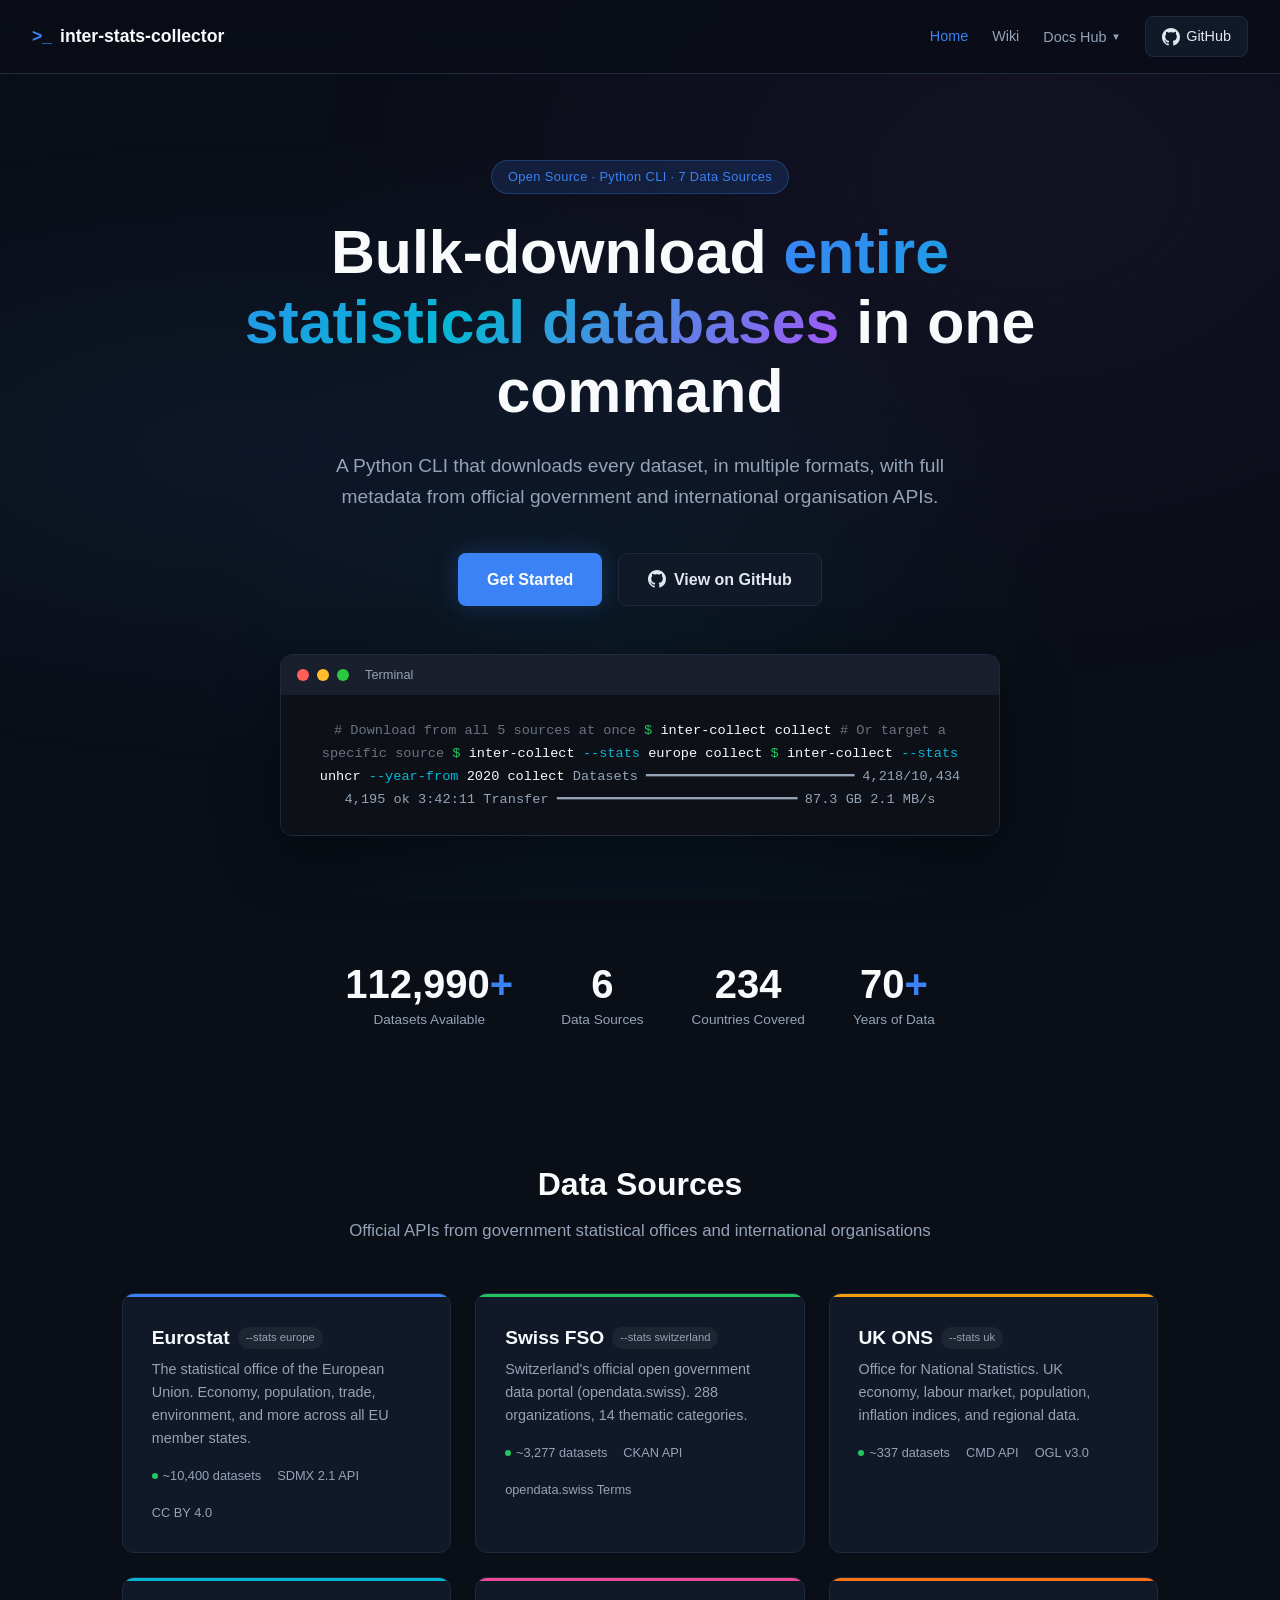
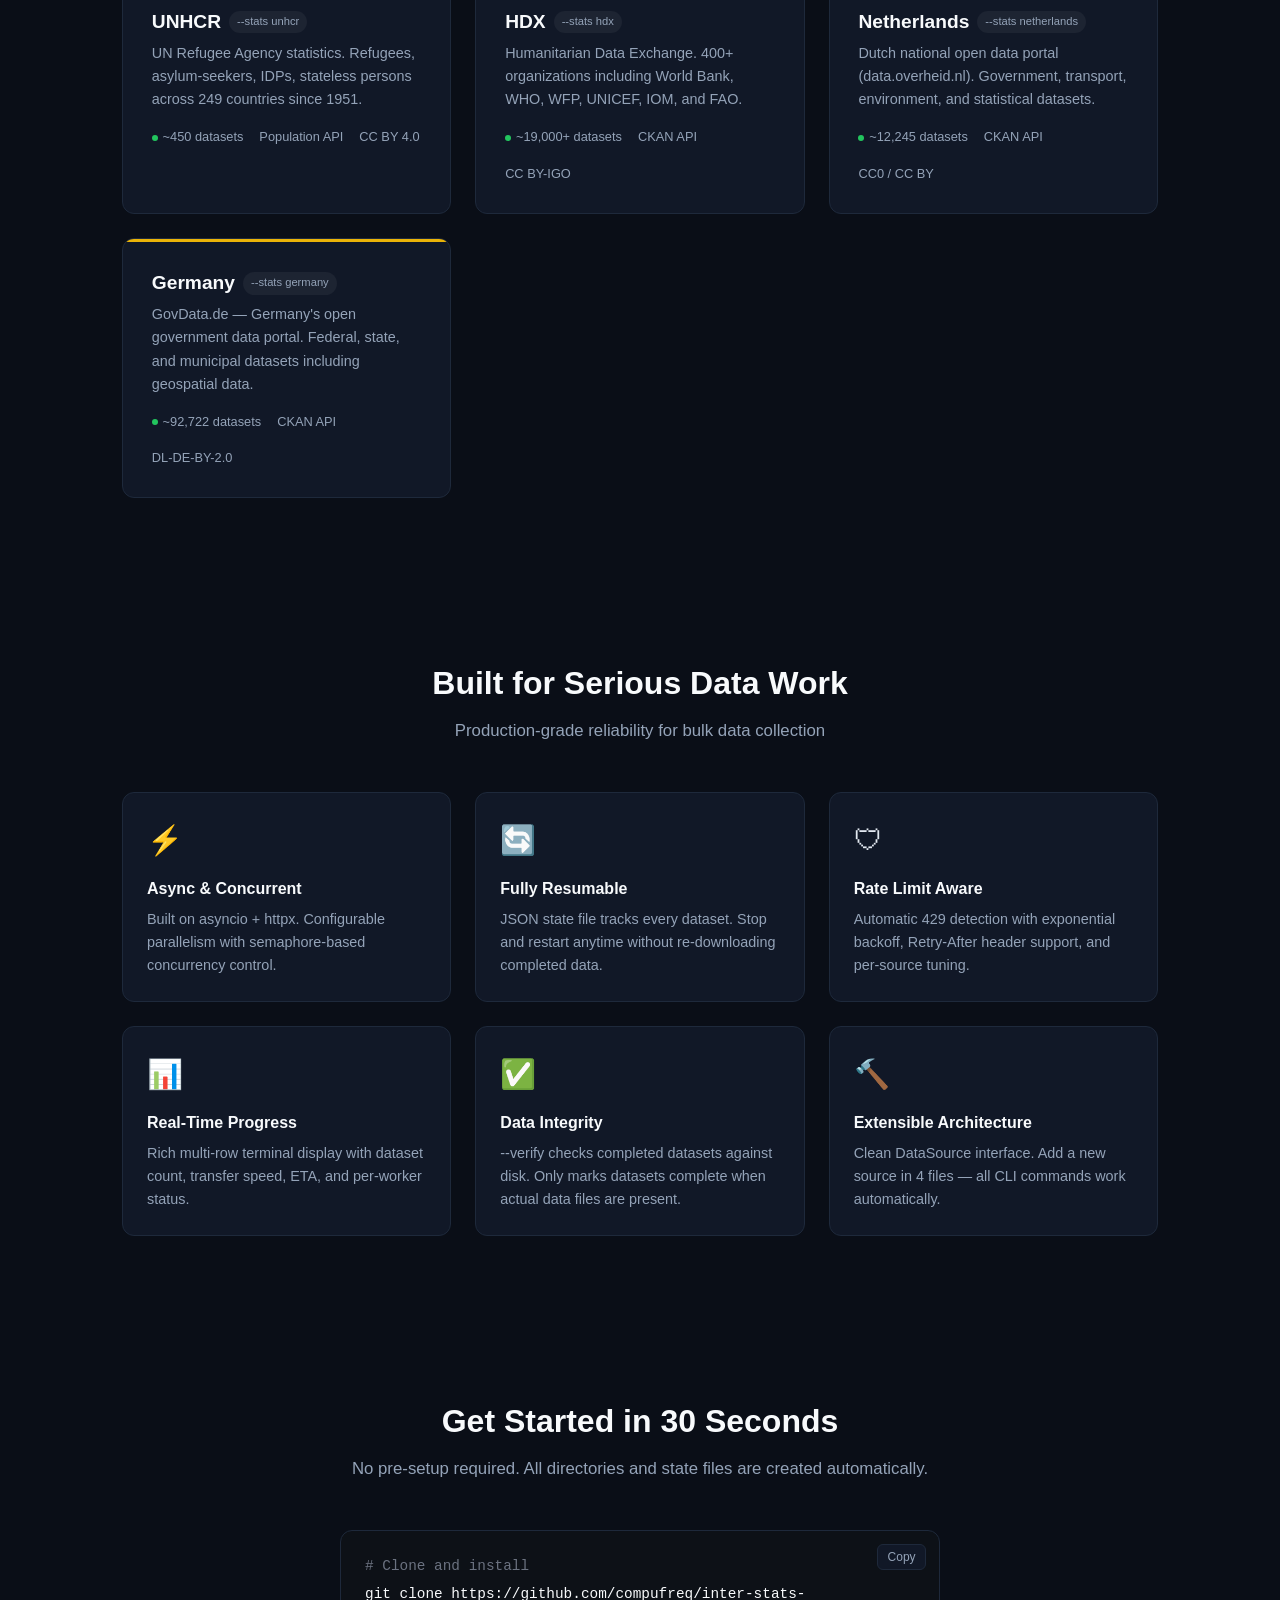
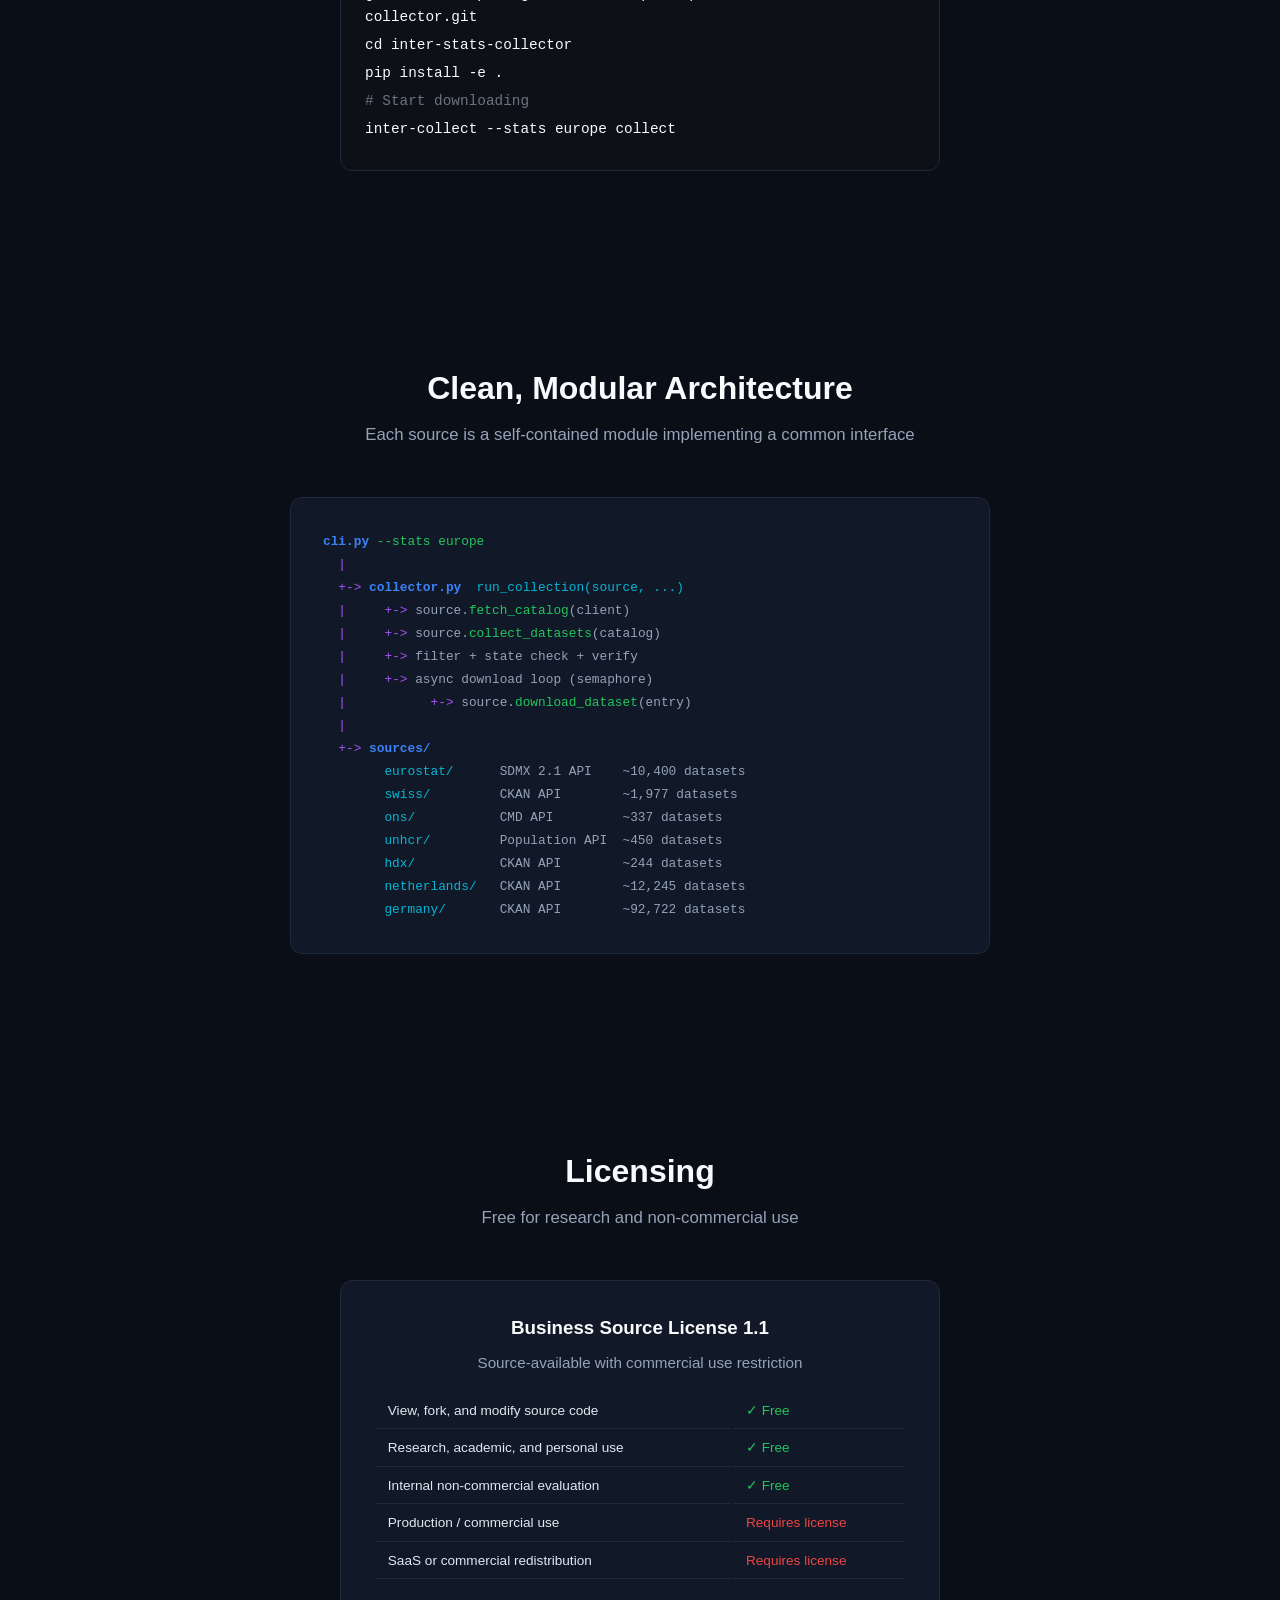
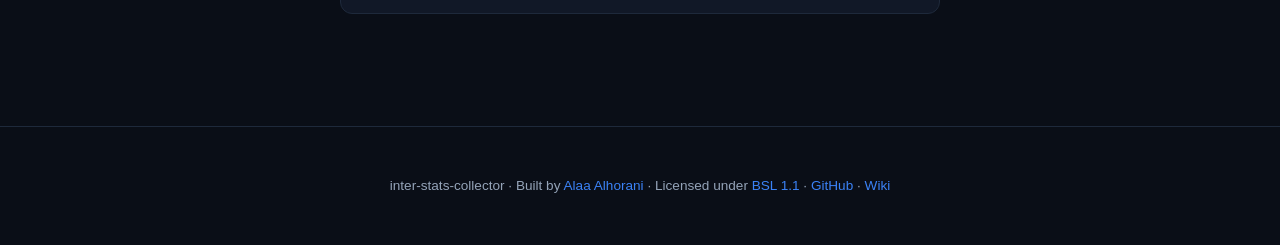
==== commit 21819838: "Add Netherlands + Germany documentation across all channels Wiki (pushed separately): - New pages: N" ====
--- a/docs/index.html
+++ b/docs/index.html
@@ -559,7 +559,7 @@
 
 <!-- Hero -->
 <header class="hero">
-  <div class="badge">Open Source &middot; Python CLI &middot; 5 Data Sources</div>
+  <div class="badge">Open Source &middot; Python CLI &middot; 7 Data Sources</div>
   <h1>Bulk-download <span class="gradient">entire statistical databases</span> in one command</h1>
   <p>A Python CLI that downloads every dataset, in multiple formats, with full metadata from official government and international organisation APIs.</p>
   <div class="hero-actions">
@@ -595,11 +595,11 @@
 <!-- Stats counter -->
 <div class="stats-bar fade-in">
   <div class="stat">
-    <div class="number" data-target="15000">0<span class="plus">+</span></div>
+    <div class="number" data-target="120000">0<span class="plus">+</span></div>
     <div class="label">Datasets Available</div>
   </div>
   <div class="stat">
-    <div class="number" data-target="5">0</div>
+    <div class="number" data-target="7">0</div>
     <div class="label">Data Sources</div>
   </div>
   <div class="stat">
@@ -662,6 +662,24 @@
         <span class="meta-item"><span class="dot"></span> ~19,000+ datasets</span>
         <span class="meta-item">CKAN API</span>
         <span class="meta-item">CC BY-IGO</span>
+      </div>
+    </div>
+    <div class="source-card fade-in" style="--card-accent: #f97316;">
+      <h3>Netherlands <span class="source-tag">--stats netherlands</span></h3>
+      <p class="desc">Dutch national open data portal (data.overheid.nl). Government, transport, environment, and statistical datasets.</p>
+      <div class="meta">
+        <span class="meta-item"><span class="dot"></span> ~12,245 datasets</span>
+        <span class="meta-item">CKAN API</span>
+        <span class="meta-item">CC0 / CC BY</span>
+      </div>
+    </div>
+    <div class="source-card fade-in" style="--card-accent: #eab308;">
+      <h3>Germany <span class="source-tag">--stats germany</span></h3>
+      <p class="desc">GovData.de — Germany's open government data portal. Federal, state, and municipal datasets including geospatial data.</p>
+      <div class="meta">
+        <span class="meta-item"><span class="dot"></span> ~92,722 datasets</span>
+        <span class="meta-item">CKAN API</span>
+        <span class="meta-item">DL-DE-BY-2.0</span>
       </div>
     </div>
   </div>
@@ -741,11 +759,13 @@
   <span class="purple">|</span>           <span class="purple">+-></span> source.<span class="green">download_dataset</span>(entry)
   <span class="purple">|</span>
   <span class="purple">+-></span> <span class="highlight">sources/</span>
-        <span class="cyan">eurostat/</span>  SDMX 2.1 API    ~10,400 datasets
-        <span class="cyan">swiss/</span>     CKAN API        ~3,277 datasets
-        <span class="cyan">ons/</span>       CMD API         ~337 datasets
-        <span class="cyan">unhcr/</span>     Population API  ~450 datasets
-        <span class="cyan">hdx/</span>       CKAN API        ~19,000+ datasets</div>
+        <span class="cyan">eurostat/</span>      SDMX 2.1 API    ~10,400 datasets
+        <span class="cyan">swiss/</span>         CKAN API        ~1,977 datasets
+        <span class="cyan">ons/</span>           CMD API         ~337 datasets
+        <span class="cyan">unhcr/</span>         Population API  ~450 datasets
+        <span class="cyan">hdx/</span>           CKAN API        ~244 datasets
+        <span class="cyan">netherlands/</span>   CKAN API        ~12,245 datasets
+        <span class="cyan">germany/</span>       CKAN API        ~92,722 datasets</div>
 </section>
 
 <!-- License -->
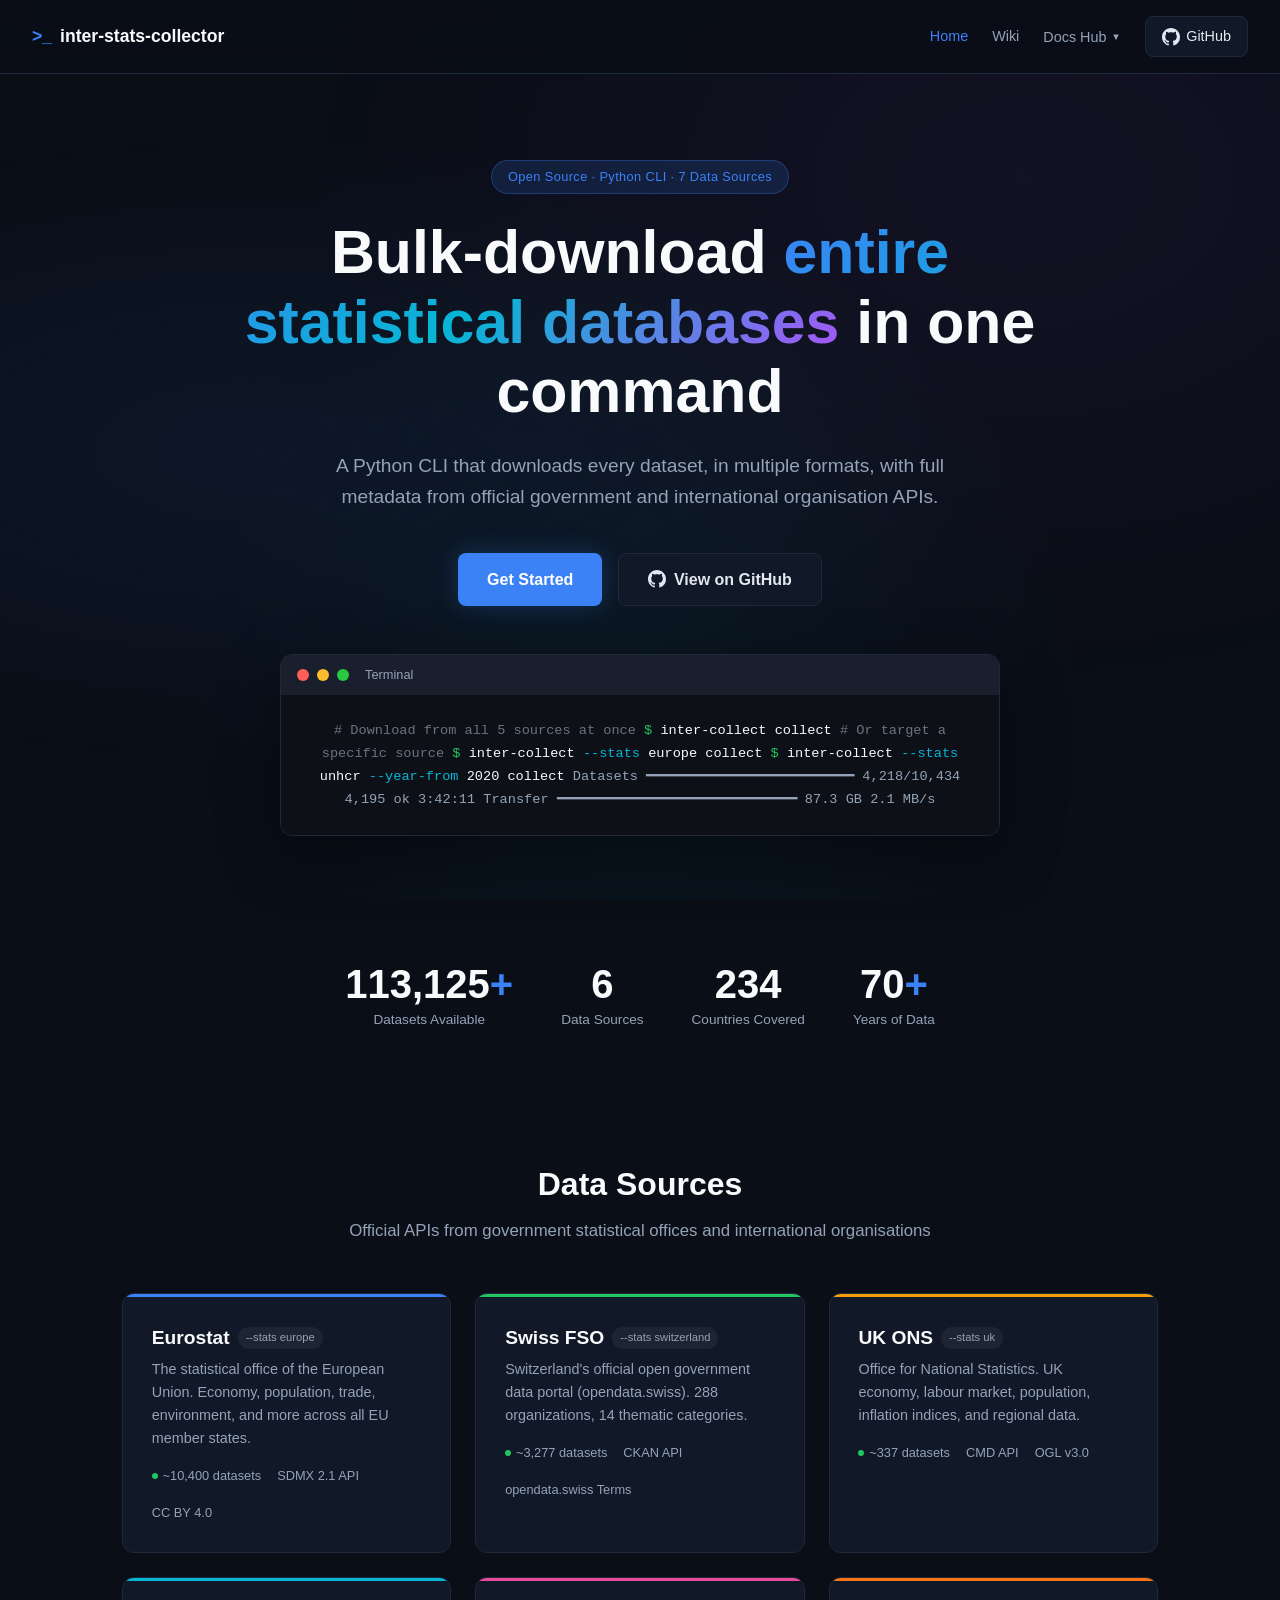
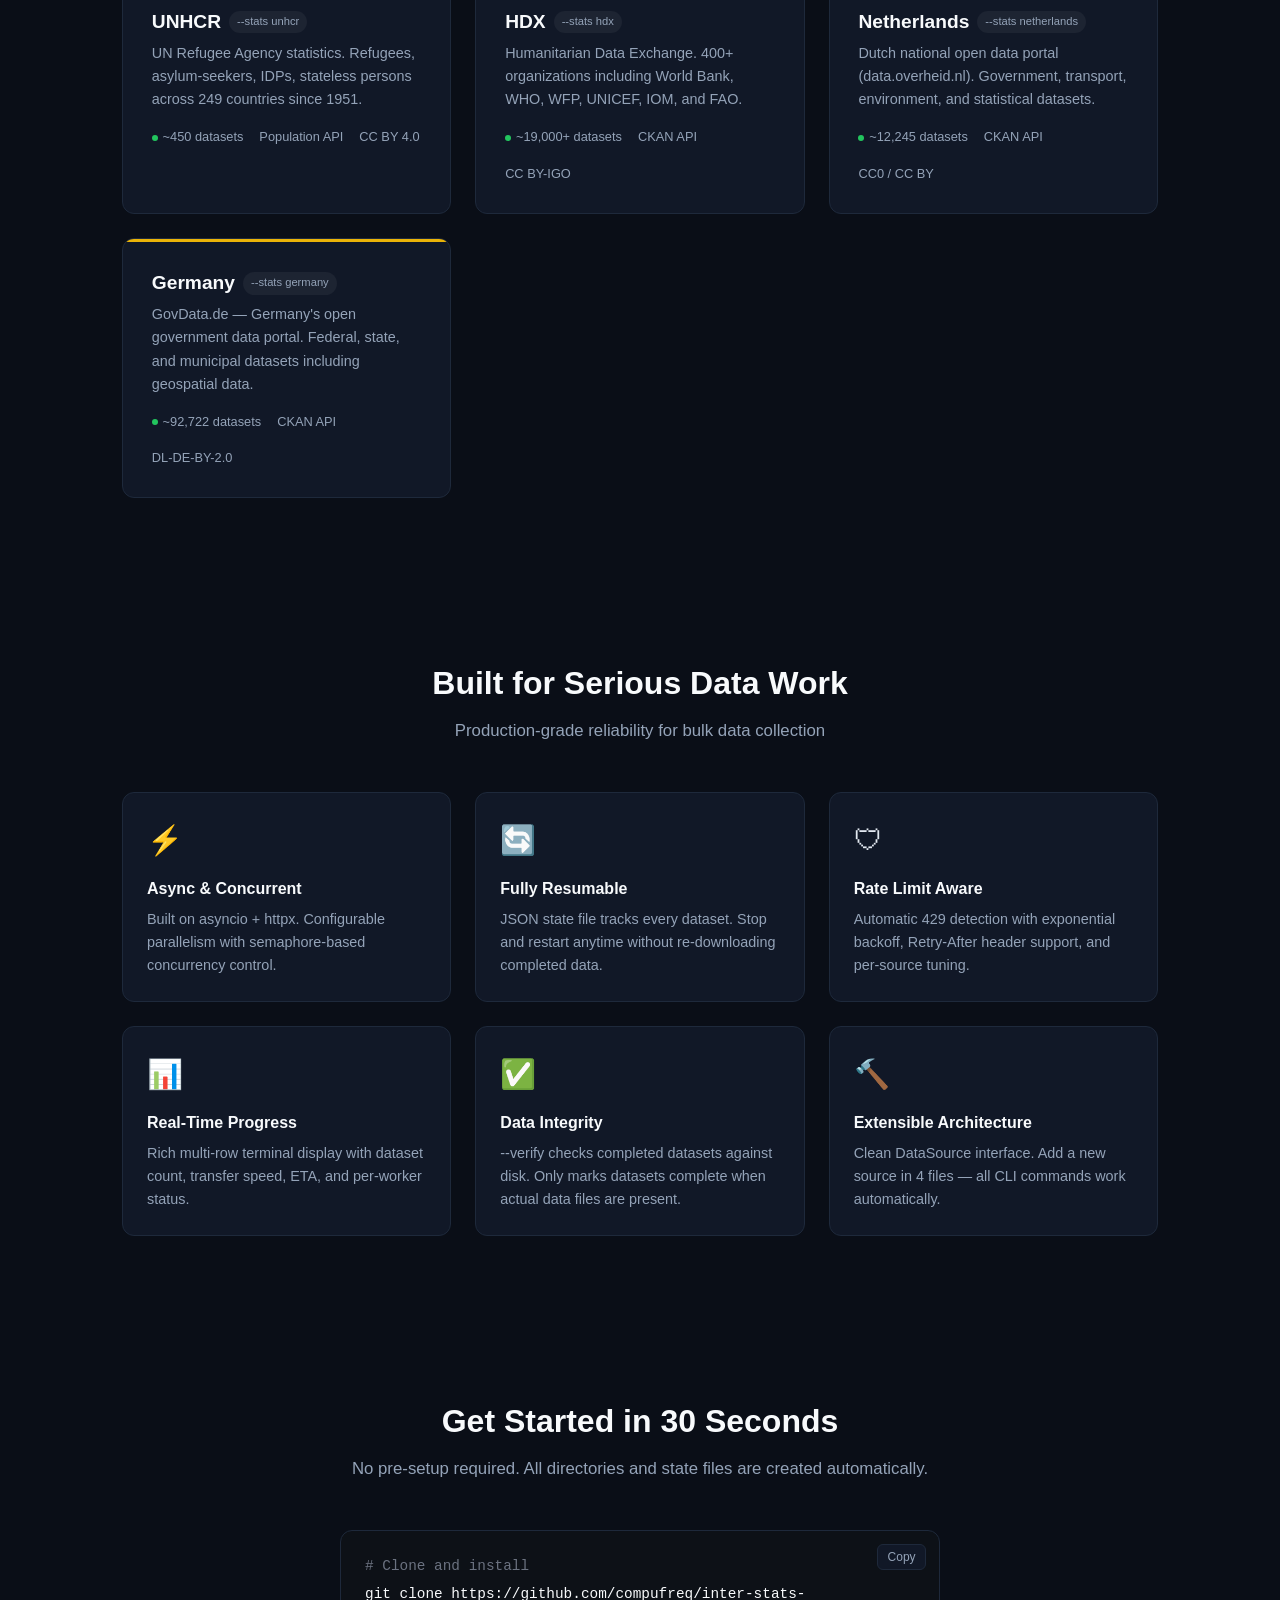
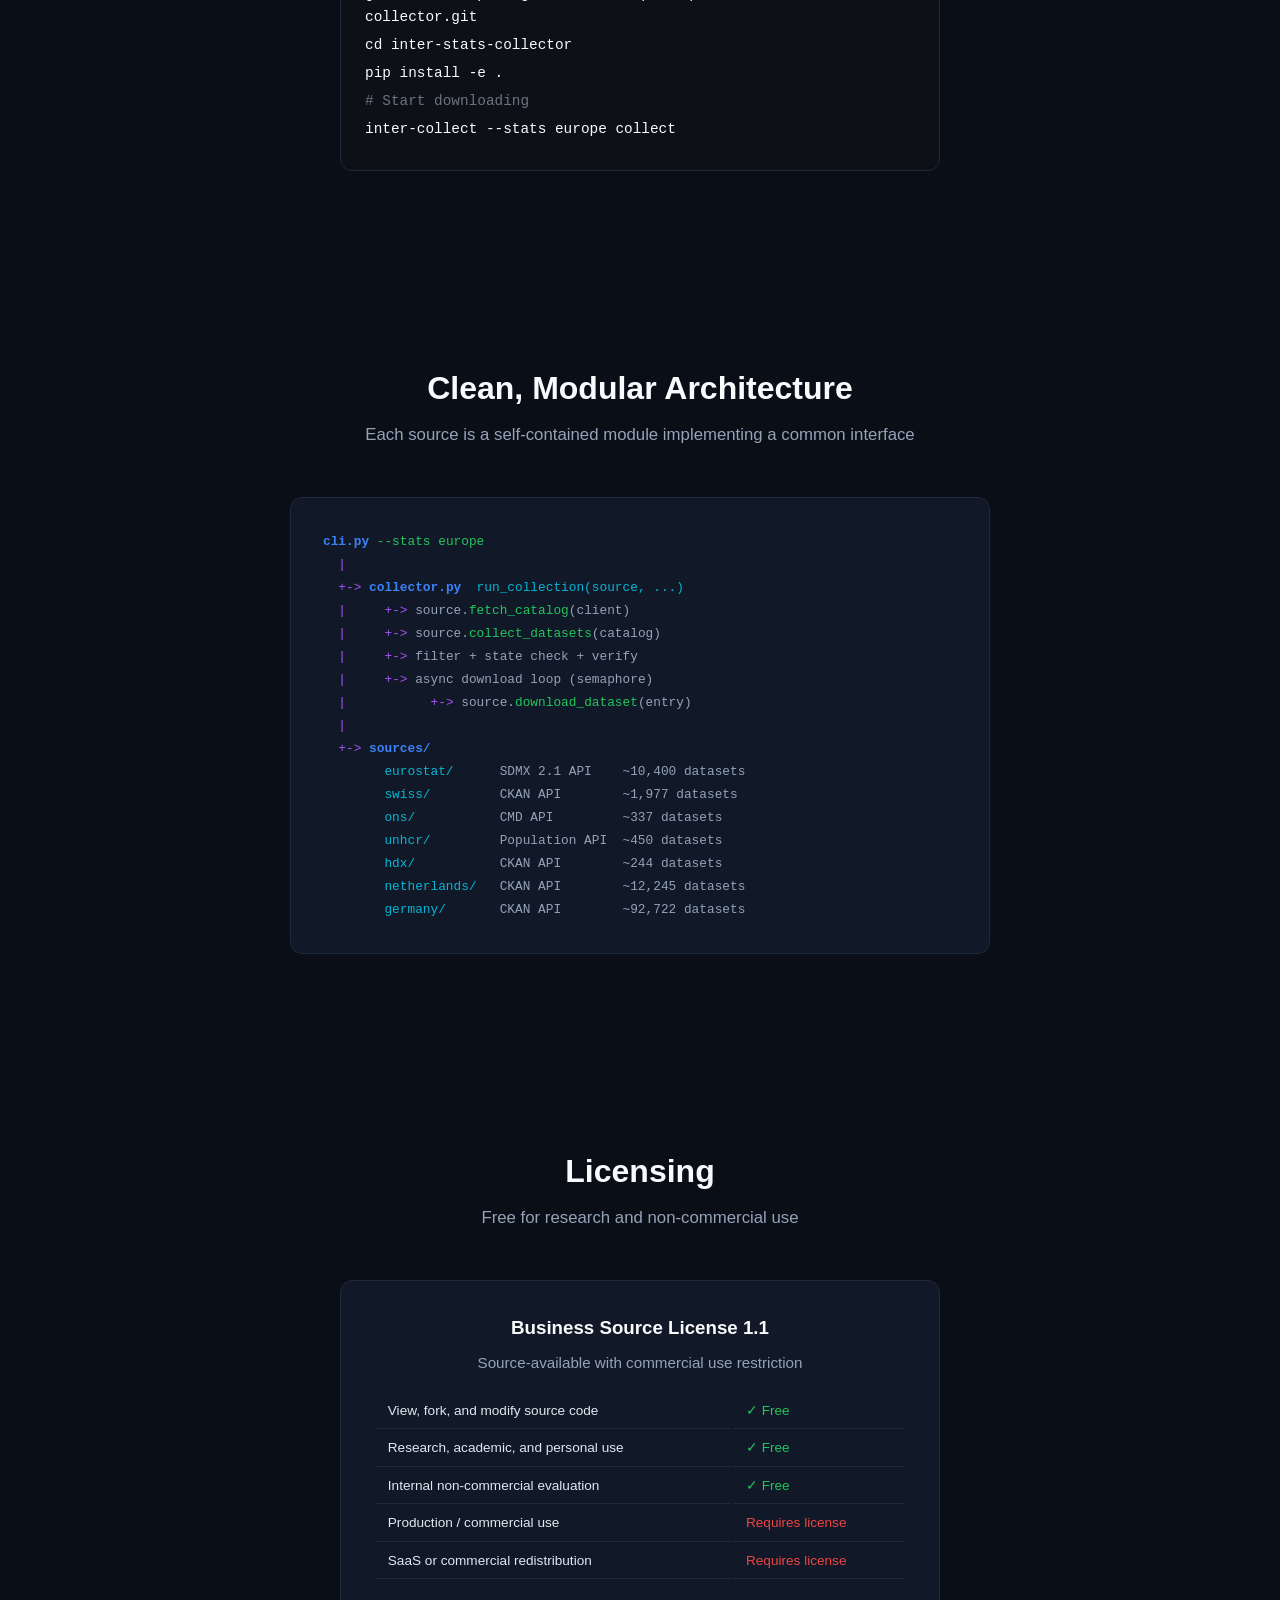
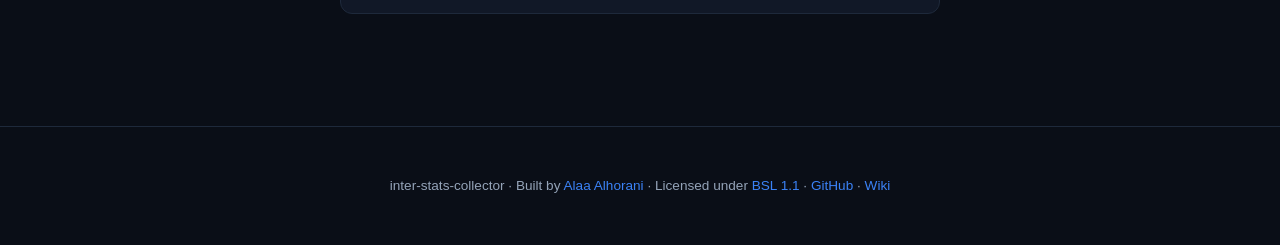
==== commit 5ff1234e: "Fix Netherlands + Germany missing from nav dropdowns and sidebars on all pages" ====
--- a/docs/index.html
+++ b/docs/index.html
@@ -547,6 +547,8 @@
         <a href="docs-swiss.html">Swiss FSO</a>
         <a href="docs-unhcr.html">UNHCR</a>
         <a href="docs-hdx.html">HDX</a>
+        <a href="docs-netherlands.html">Netherlands</a>
+        <a href="docs-germany.html">Germany</a>
         <div class="dd-sep"></div>
         <a href="swiss-orgs.html">Swiss Organizations</a>
         <a href="hdx-orgs.html">HDX Organizations</a>
